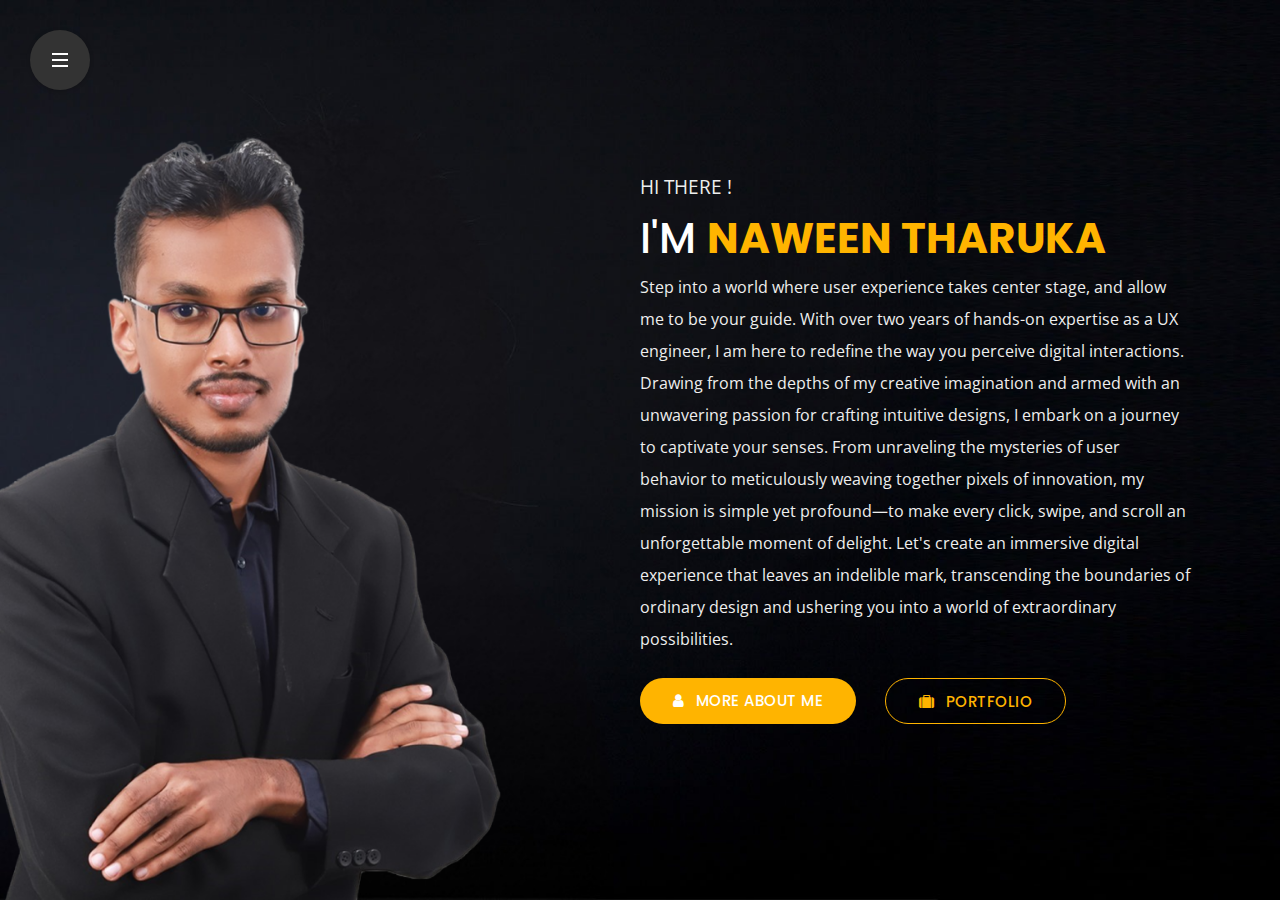
==== index.html @ 3e9654e2 "project number updated" ====
﻿<!DOCTYPE html>
<html lang="en">
<head>
    <meta charset="utf-8">
    <title>Naween Tharuka Portfolio</title>
    <meta name="viewport" content="width=device-width, initial-scale=1">

    <!-- Template Google Fonts -->
    <link href="https://fonts.googleapis.com/css?family=Poppins:400,400i,500,500i,600,600i,700,700i,800,800i,900,900i" rel="stylesheet">
    <link href="https://fonts.googleapis.com/css?family=Open+Sans:300,400,600,700" rel="stylesheet">

    <!-- Template CSS Files -->
    <link type="text/css" media="all" href="css/bootstrap.min.css" rel="stylesheet">
    <link type="text/css" media="all" href="css/jquery.animatedheadline.css" rel="stylesheet">
    <link type="text/css" media="all" href="css/font-awesome.min.css" rel="stylesheet">
    <link type="text/css" media="all" href="css/style.css" rel="stylesheet">
    <link type="text/css" media="all" href="css/skins/yellow.css" rel="stylesheet">

    <!-- Template JS Files -->
    <script src="js/modernizr.js"></script>
</head>

<body class="dark fullscreendark">
    <div class="page">
    <header id="header">
		<div class="nav-container">
			<div>
				<!-- Mobile Navigation Starts -->
				<ul id="nav" class="navigation">
					<li class="active">
						<div>
							<a id="link-home" href="#home" class="active">
								<i class="fa fa-home"></i><span>Home</span>
							</a>
						</div>
					</li>
					<li>
						<div>
							<a id="link-about" href="#about">
								<i class="fa fa-user"></i><span>About me</span>
							</a>
						</div>
					</li>
					<li>
						<div>
							<a id="link-work" href="#work">
								<i class="fa fa-briefcase"></i><span>my Portfolio</span>
							</a>
						</div>
					</li>
					<li>
						<div>
							<a id="link-blog" href="#blog">
								<i class="fa fa-comments"></i><span>my Blog</span>
							</a>
						</div>
					</li>
				</ul>
				<!-- Mobile Navigation Ends -->
			</div>
		</div>
		<!-- Stretchy Navigation Starts -->
		<div class="cd-stretchy-nav">
			<a class="cd-nav-trigger" href="#0">
				<span aria-hidden="true"></span>
			</a>
			<ul class="stretchy-nav">
				<li class="active"><a href="#home"><span>Home</span></a></li>
				<li><a href="#about"><span>About</span></a></li>
				<li><a href="#works"><span>Portfolio</span></a></li>
				<li><a href="#blog"><span>Blog</span></a></li>
			</ul>
			<span aria-hidden="true" class="stretchy-nav-bg"></span>
		</div>
		<!-- Stretchy Navigation Ends -->
    </header>
    <!-- Header Ends -->
        <!-- Main Content Starts -->
        <main id="main">
            <!-- Back To Home Starts [ONLY MOBILE] -->
            <span class="back-mobile" id="back-mobile"><i class="fa fa-arrow-left"></i></span>
            <!-- Back To Home Ends [ONLY MOBILE] -->
            <!-- Home Section Starts -->
            <section id="home" class="active">
                <!-- Text Rotator Starts -->
                <div class="main-text-container">
                    <div class="main-text" id="selector">
                        <h3>Hi there !</h3>
                        <h1 class="ah-headline">
					I'm
						<span class="ah-words-wrapper">
							<b class="is-visible">Naween Tharuka</b>
                            <b>a UX Designer</b>
							<b>a UI Engineer</b>
							<b>a Blogger</b>
							<b>a Freelancer</b>
						</span>
					</h1>
                        <p>Step into a world where user experience takes center stage, and allow me to be your guide. With over two years of hands-on expertise as a UX engineer, I am here to redefine the way you perceive digital interactions. Drawing from the depths of my creative imagination and armed with an unwavering passion for crafting intuitive designs, I embark on a journey to captivate your senses. From unraveling the mysteries of user behavior to meticulously weaving together pixels of innovation, my mission is simple yet profound—to make every click, swipe, and scroll an unforgettable moment of delight. Let's create an immersive digital experience that leaves an indelible mark, transcending the boundaries of ordinary design and ushering you into a world of extraordinary possibilities.</p>
                        <div class="call-to-actions-home">
                            <div class="text-left">
                                <a href="#about" class="btn link-portfolio-one"><span><i class="fa fa-user"></i>more about me</span></a>
                                <a href="#work" class="btn btn-secondary link-portfolio-two"><span><i class="fa fa-suitcase"></i>portfolio</span></a>
                            </div>
                        </div>
                    </div>
                </div>
                <!-- Text Rotator Ends -->
            </section>
            <!-- Home Section Ends -->
            <!-- About Section Starts -->
            <section id="about">
                <!-- Main Heading Starts -->
                <div class="container page-title text-center">
                    <h2 class="text-center">about <span>me</span></h2>
                    <span class="title-head-subtitle">Crafting exquisite designs and weaving elegant code is my irresistible passion, as I immerse myself in the enchanting world where creativity knows no bounds.</span>
                </div>
                <!-- Main Heading Ends -->
                <div class="container infos">
                    <div class="row personal-info">
                        <!-- Personal Infos Starts -->
                        <div class="col-xl-6 col-lg-6 col-md-12 col-sm-12">
							<div class="image-container">
								<img class="img-fluid d-block" src="img/dark-about.jpg"  alt="" />
							</div>
							<p  class="d-block d-md-none">Prepare to be transported into a realm of captivating user experiences as I harness my two years of expertise as a UX engineer to redefine the boundaries of digital interaction.</p>
						</div>
						<div class="row col-xl-6 col-lg-6 col-md-12">
							<div class="col-xl-6 col-lg-6 col-md-6 col-sm-6">
								<ul class="list-1">
									<li>
										<h6><span class="font-weight-600">First Name</span>Naween</h6>
									</li>
									<li>
										<h6><span class="font-weight-600">Last Name</span>Tharuka</h6>
									</li>
									<li>
										<h6><span class="font-weight-600">Birth Date</span>19 March 1998</h6>
									</li>
									<li>
										<h6><span class="font-weight-600">Nationality</span>Sri Lankan</h6>
									</li>
									<li>
										<h6><span class="font-weight-600">Experience</span>2+ Years</h6>
									</li>
									<li>
										<h6><span class="font-weight-600">Address</span>Ambalantota</h6>
									</li>
								</ul>
							</div>
							<div class="col-xl-6 col-lg-6 col-md-6 col-sm-6">
								<ul class="list-2">
									<li>
										<h6><span class="font-weight-600">Freelance</span>Available</h6>
									</li>
									<li>
										<h6><span class="font-weight-600">Languages</span>English | Sinhala</h6>
									</li>
									<li>
										<h6><span class="font-weight-600">Phone</span>+94 70 205 2017</h6>
									</li>
									<li>
										<h6><span class="font-weight-600">Email</span><a class="text-white" href="mailto:naweentharuka319@gmail.com">naweentharuka319@gmail.com</a></h6>
									</li>
								</ul>
							</div>
							<div class="col-12 resume-btn-container">
								<a href="./documents/Naween_Wanigasinghe_199807902099.pdf" class="btn btn-resume" target="_blank"><span><i class="fa fa-download"></i>download my cv</span></a>
							</div>

                            <div class="social-icons">
                                <a href="https://www.linkedin.com/in/naween-tharuka-wanigasinghe/" title="linkedin" target="_blank">
                                    <i class="fa fa-linkedin-square" aria-hidden="true"></i>
                                </a>
                                <a href="https://www.behance.net/naweentharuka" title="behance" target="_blank">
                                    <i class="fa fa fa-behance-square" aria-hidden="true"></i>
                                </a>
                                <a href="https://naweentharuka.medium.com/" title="medium" target="_blank">
                                    <i class="fa fa-th-large" aria-hidden="true"></i>
                                </a>
                                <a href="https://github.com/NaweenTharuka" title="github" target="_blank">
                                    <i class="fa fa-github-square" aria-hidden="true"></i>
                                </a>
                                <a href="https://www.facebook.com/naween.tharuka.77/"  title="facebook" target="_blank"> 
                                  <i class="fa fa-facebook-square" aria-hidden="true"></i>
                                </a>
                                <a href="https://twitter.com/NaweenTharuka" title="twitter" target="_blank"> 
                                  <i class="fa fa-twitter-square" aria-hidden="true"></i>
                                </a>
                                <a href="https://www.instagram.com/__nawwa.boy" title="instagram" target="_blank">  
                                  <i class="fa fa-instagram" aria-hidden="true"></i>
                                </a>
                            </div>
						</div>
                        <!-- Personal Infos Ends -->
                    </div>
                </div>
                <div class="container col-12 mx-auto text-center pb-3">
                    <hr class="about-section" />
                </div>
                <!-- Resume Starts -->
                <div class="resume-container">
                    <div class="container">
                        <div class="row">
                            <!-- Experience Starts -->
                            <div class="col-xl-6 col-lg-6 col-md-6">
                                <h2 class="font-weight-600 uppercase title-section">experience</h2>
                                <div class="resume-items">
                                    <!-- Item Starts -->
                                    <div class="item">
                                        <span class="bullet"></span>
                                        <div class="card">
                                            <div class="card-header">
                                                <span class="year"><i class="fa fa-calendar"></i><i class="fa fa-caret-right"></i>2022/08 - Present</span>
                                                <span class="d-block font-weight-400 uppercase">
                                                    Associate UI/UX Engineer
												<span class="separator"></span>
                                                <span class="font-weight-700">Tech One Global (Pvt) Ltd</span>
                                                </span>
                                            </div>
                                            <!-- <div class="card-body">
                                                <p>Lorem ipsum dolor sit amet, consectetuer adipiscing elit, sed diam nonummy nibh euismod tincidunt ut laoreet diam nonummy.</p>
                                            </div> -->
                                        </div>
                                    </div>
                                    <!-- Item Ends -->
                                    <!-- Item Starts -->
                                    <div class="item">
                                        <span class="bullet"></span>
                                        <div class="card">
                                            <div class="card-header">
                                                <span class="year"><i class="fa fa-calendar"></i><i class="fa fa-caret-right"></i>2021/12 - 2022/08</span>
                                                <span class="d-block font-weight-400 uppercase">
												    Associate UI/UX Engineer
												<span class="separator"></span>
                                                <span class="font-weight-700">Orel IT (Pvt) Ltd</span>
                                                </span>
                                            </div>
                                            <!-- <div class="card-body">
                                                <p>Lorem ipsum dolor sit amet, consectetuer adipiscing elit, sed diam nonummy nibh euismod tincidunt ut laoreet diam nonummy.</p>
                                            </div> -->
                                        </div>
                                    </div>
                                    <!-- Item Ends -->
                                    <!-- Item Starts -->
                                    <div class="item">
                                        <span class="bullet"></span>
                                        <div class="card">
                                            <div class="card-header">
                                                <span class="year"><i class="fa fa-calendar"></i><i class="fa fa-caret-right"></i>2021/04 - 2021/11</span>
                                                <span class="d-block font-weight-400 uppercase">
                                                    Trainee/ Associate Software Engineer
												<span class="separator"></span>
                                                <span class="font-weight-700">Omobio (Pvt) Ltd</span>
                                                </span>
                                            </div>
                                            <!-- <div class="card-body">
                                                <p>Lorem ipsum dolor sit amet, consectetuer adipiscing elit, sed diam nonummy nibh euismod tincidunt ut laoreet diam nonummy.</p>
                                            </div> -->
                                        </div>
                                    </div>
                                    <!-- Item Ends -->
                                </div>

                            </div>
                            <!-- Experience Ends -->
                            <!-- Education Starts -->
                            <div class="col-xl-6 col-lg-6 col-md-6 skills-container">
                                <h2 class="font-weight-600 uppercase title-section">Education</h2>
                                <div class="resume-items">
                                    <!-- Item Starts -->
                                    <div class="item">
                                        <span class="bullet"></span>
                                        <div class="card">
                                            <div class="card-header">
                                                <span class="year"><i class="fa fa-calendar"></i><i class="fa fa-caret-right"></i>2023 - 2024</span>
                                                <span class="d-block font-weight-400 uppercase">
                                                    MSc. in Advanced Software Engineering
												<span class="separator"></span>
                                                <span class="font-weight-700">University of Westminster (UK)</span>
                                                </span>
                                            </div>
                                            <!-- <div class="card-body">
                                                <p>Lorem ipsum dolor sit amet, consectetuer adipiscing elit, sed diam nonummy nibh euismod tincidunt ut laoreet diam nonummy.</p>
                                            </div> -->
                                        </div>
                                    </div>
                                    <!-- Item Ends -->
                                    <!-- Item Starts -->
                                    <div class="item">
                                        <span class="bullet"></span>
                                        <div class="card">
                                            <div class="card-header">
                                                <span class="year"><i class="fa fa-calendar"></i><i class="fa fa-caret-right"></i>2018 - 2022</span>
                                                <span class="d-block font-weight-400 uppercase">
                                                    BSc. (Hons) in Information Technology Specializing in Software Engineering 
												<span class="separator"></span>
                                                <span class="font-weight-700">SLIIT (SL)</span>
                                                </span>
                                            </div>
                                            <div class="card-body">
                                                <p>WGPA: 3.00 | Second Class Lower Division | 141 Total Credits</p>
                                            </div>
                                        </div>
                                    </div>
                                    <!-- Item Ends -->
                                    <!-- Item Starts -->
                                    <div class="item">
                                        <span class="bullet"></span>
                                        <div class="card">
                                            <div class="card-header">
                                                <span class="year"><i class="fa fa-calendar"></i><i class="fa fa-caret-right"></i>2015 - 2017</span>
                                                <span class="d-block font-weight-400 uppercase">
                                                    G.C.E. Advanced Level
												<span class="separator"></span>
                                                <span class="font-weight-700">Ruhunu Vijayaba National College</span>
                                                </span>
                                            </div>
                                            <div class="card-body">
                                                <p>Biological Science Stream | Biology:C | Physics:S | Chemistry:S</p>
                                            </div>
                                        </div>
                                    </div>
                                    <!-- Item Ends -->
                                </div>
                            </div>
                            <!-- Education Ends -->
                        </div>
                        <div class="container col-12 mx-auto text-center">
                            <hr class="about-section" />
                        </div>
                        <!-- Skills Starts -->
                        <div class="row">
                            <!-- Skill Bar Starts -->
                            <div class="col-12">
                                <h2 class="font-weight-600 uppercase title-section skills-title">skills</h2>
                            </div>
							<!-- Skill Bar Starts -->
                            <div class="col-12 col-sm-6 col-md-3">
                                <span class="skill-text">User Research</span>
                            </div>
                            <!-- Skill Bar Ends -->
                            <!-- Skill Bar Starts -->
                            <div class="col-12 col-sm-6 col-md-3">
                                <span class="skill-text">Html 5</span>
                            </div>
                            <!-- Skill Bar Ends -->
                            <!-- Skill Bar Starts -->
                            <div class="col-12 col-sm-6 col-md-3">
                                <span class="skill-text">Figma</span>
                            </div>
                            <!-- Skill Bar Ends -->
                            <!-- Skill Bar Starts -->
                            <div class="col-12 col-sm-6 col-md-3">
                                <span class="skill-text">Azure DevOps</span>
                            </div>
                            <!-- Skill Bar Ends -->
                            <!-- Skill Bar Starts -->
                            <div class="col-12 col-sm-6 col-md-3">
                                <span class="skill-text">Information Architecture</span>
                            </div>
                            <!-- Skill Bar Ends -->
                            <!-- Skill Bar Starts -->
                            <div class="col-12 col-sm-6 col-md-3">
                                <span class="skill-text">Css 3</span>
                            </div>
                            <!-- Skill Bar Ends -->
                            <!-- Skill Bar Starts -->
                            <div class="col-12 col-sm-6 col-md-3">
                                <span class="skill-text">Adobe XD</span>
                            </div>
                            <!-- Skill Bar Ends -->
                            <!-- Skill Bar Starts -->
                            <div class="col-12 col-sm-6 col-md-3">
                                <span class="skill-text">Agile</span>
                            </div>
                            <!-- Skill Bar Ends -->
							<!-- Skill Bar Starts -->
                            <div class="col-12 col-sm-6 col-md-3">
                                <span class="skill-text">Prototyping</span>
                            </div>
                            <!-- Skill Bar Ends -->
							<!-- Skill Bar Starts -->
                            <div class="col-12 col-sm-6 col-md-3">
                                <span class="skill-text">Sass</span>
                            </div>
                            <!-- Skill Bar Ends -->
                            <!-- Skill Bar Starts -->
                            <div class="col-12 col-sm-6 col-md-3">
                                <span class="skill-text">draw.io</span>
                            </div>
                            <!-- Skill Bar Ends -->
							<!-- Skill Bar Starts -->
                            <div class="col-12 col-sm-6 col-md-3">
                                <span class="skill-text">Jira</span>
                            </div>
                            <!-- Skill Bar Ends -->
                            <!-- Skill Bar Starts -->
                            <div class="col-12 col-sm-6 col-md-3">
                                <span class="skill-text">User Experience Design</span>
                            </div>
                            <!-- Skill Bar Ends -->
							<!-- Skill Bar Starts -->
                            <div class="col-12 col-sm-6 col-md-3">
                                <span class="skill-text">bootstrap</span>
                            </div>
                            <!-- Skill Bar Ends -->
                            <!-- Skill Bar Starts -->
                            <div class="col-12 col-sm-6 col-md-3">
                                <span class="skill-text">mockflow</span>
                            </div>
                            <!-- Skill Bar Ends -->
							<!-- Skill Bar Starts -->
                            <div class="col-12 col-sm-6 col-md-3">
                                <span class="skill-text">gitlab</span>
                            </div>
                            <!-- Skill Bar Ends -->
                            <!-- Skill Bar Starts -->
                            <div class="col-12 col-sm-6 col-md-3">
                                <span class="skill-text">User Interface Design</span>
                            </div>
                            <!-- Skill Bar Ends -->
							<!-- Skill Bar Starts -->
                            <div class="col-12 col-sm-6 col-md-3">
                                <span class="skill-text">React JS</span>
                            </div>
                            <!-- Skill Bar Ends -->
                            <!-- Skill Bar Starts -->
                            <div class="col-12 col-sm-6 col-md-3">
                                <span class="skill-text">sharepoint</span>
                            </div>
                            <!-- Skill Bar Ends -->
							<!-- Skill Bar Starts -->
                            <div class="col-12 col-sm-6 col-md-3">
                                <span class="skill-text">Power automate</span>
                            </div>
                            <!-- Skill Bar Ends -->
                            <!-- Skill Bar Starts -->
                            <div class="col-12 col-sm-6 col-md-3">
                                <span class="skill-text">User Journeys</span>
                            </div>
                            <!-- Skill Bar Ends -->
							<!-- Skill Bar Starts -->
                            <div class="col-12 col-sm-6 col-md-3">
                                <span class="skill-text">Angular JS</span>
                            </div>
                            <!-- Skill Bar Ends -->
							<!-- Skill Bar Starts -->
                            <div class="col-12 col-sm-6 d-none d-md-block col-md-3">
                                <span class="skill-text"></span>
                            </div>
                            <!-- Skill Bar Ends -->
                            <!-- Skill Bar Starts -->
                            <div class="col-12 col-sm-6 d-none d-md-block col-md-3">
                                <span class="skill-text"></span>
                            </div>
                            <!-- Skill Bar Ends -->
                            <!-- Skill Bar Starts -->
                            <div class="col-12 col-sm-6 col-md-3">
                                <span class="skill-text">Prototyping</span>
                            </div>
                            <!-- Skill Bar Ends -->
							<!-- Skill Bar Starts -->
                            <div class="col-12 col-sm-6 col-md-3">
                                <span class="skill-text">JS/ jquery</span>
                            </div>
                            <!-- Skill Bar Ends -->
							<!-- Skill Bar Starts -->
                            <div class="col-12 col-sm-6 d-none d-md-block col-md-3">
                                <span class="skill-text"></span>
                            </div>
                            <!-- Skill Bar Ends -->
                            <!-- Skill Bar Starts -->
                            <div class="col-12 col-sm-6 d-none d-md-block col-md-3">
                                <span class="skill-text"></span>
                            </div>
                            <!-- Skill Bar Ends -->
                            <!-- Skill Bar Starts -->
                            <div class="col-12 col-sm-6 col-md-3">
                                <span class="skill-text">Wireframing</span>
                            </div>
                            <!-- Skill Bar Ends -->
                        </div>
                        <!-- Skills Starts -->
                        <div class="container col-12 mx-auto text-center">
                            <hr class="about-section" />
                        </div>
                        <div class="row">
                            <div class="col-12">
                                <h2 class="font-weight-600 uppercase title-section skills-title">Industry Projects</h2>
                            </div>
                        </div> 
                        <div>
                            <dl>  
                                <dt class="text-white mb-2">Dialog.lk Revamp</dt>  
                                <dd class="text-gray mb-4">
                                    Design and develop enhancements to the client's requirements. Work with senior UX researchers to create final visual designs. Worked as a main frontend developer and designer for Orel academy.
                                    <br/>
                                    Current State Mapping | User Group & Personas | Problem Validation | Solution Blue Print | User Journey | Wireframing | Prototyping | Solution Testing
                                    <br/>
                                    Technologies 
                                    <br/>
                                    Bootstrap, HTML5, CSS3, Javascript, JQuery, PHP(Laravel), Figma, GITLAB, Redmine
                                </dd>

                                <dt class="text-white mb-2">Orel Academy</dt>  
                                <dd class="text-gray mb-4">
                                    Design and develop enhancements to the client's requirements. Work with senior UX researchers to create final visual designs. Worked as a main frontend developer and designer for Orel academy.
                                    <br/>
                                    Current State Mapping | User Group & Personas | Problem Validation | Solution Blue Print | User Journey | Wireframing | Prototyping | Solution Testing
                                    <br/>
                                    Technologies 
                                    <br/>
                                    Bootstrap, HTML5, CSS3, Javascript, JQuery, PHP(Laravel), Figma, GITLAB, Redmine
                                </dd>  

                                <dt class="text-white mb-2">Mail Management System - Southern Provincial Council</dt>  
                                <dd class="text-gray mb-4">
                                    Product design and development for MMS Revamp Project. 
                                    <br/>
                                    Existing solution blueprint (Current state map) | User group & Personas | UX Matrix | Problem Discussion & To be solved list | Design Systems
                                    <br/>
                                    Technologies 
                                    <br/>
                                    Angular, .NET, Figma, Azure
                                </dd>  

                                <dt class="text-white mb-2">Employee Onboard Management Solution - Tech One Global Ltd</dt>  
                                <dd class="text-gray mb-4">
                                    Designed an innovative employee onboarding solution that streamlines the onboarding process for new hires. Leveraging cutting-edge e-forms and onboarding checklists, our solution ensures a smooth and secure onboarding experience for employees. With automatic notification management, our system keeps both the HR department and new hires up-to-date on the onboarding progress, making sure no important step is missed. With a focus on efficiency and security, our solution is the ultimate tool for any company looking to optimize its onboarding process.
                                    <br/>
                                    Technologies
                                    <br/>
                                    Figma
                                </dd>  
                                
                                <dt class="text-white mb-2">Cargills (Ceylon) PLC HR Enadoc Implemenation</dt>  
                                <dd class="text-gray mb-4">
                                    Enadoc is an innovative document management system, that is cloud and mobile-ready for enterprise-grade deployments. Enadoc on the cloud environment and its cloud version is implemented in over 100 enterprises across the globe. 
                                    The new implementation is mainly focused on User Management.
                                    <br/>
                                    Technologies
                                    <br/>
                                    Bootstrap, HTML5, CSS3, .NET
                                </dd>  

                                <dt class="text-white mb-2">Maliban Group Sri Lanka - Capex Approval Automation Solution</dt>  
                                <dd class="text-gray mb-4">
                                    As an organization, Maliban may experience delays in the approval workflow when a CAPEX request is initiated. This workflow automation solution would increase the organization's productivity by introducing an automated approval workflow to minimize the time taken for approvals.
                                    <br/>
                                    Technologies
                                    <br/>
                                    Figma
                                </dd>  

                                <dt class="text-white mb-2">Omegaline Ltd - Sandalankawa - Manufacturing Execution System</dt>  
                                <dd class="text-gray mb-4">
                                    The solution will involve capturing the status of the laying and cutting operations against the docket ID. The docket ID details will be uploaded onto the system through a CSV file, which will aid the Laying and Cutting teams in carrying out the process accordingly. The first phase of the solution will focus on capturing the status of the laying and cutting operations for each Docket ID, Employee information management and providing a team-wise efficiency report to the customer.
                                    <br/>
                                    Technologies
                                    <br/>
                                    Figma
                                </dd>  
                            </dl> 
                        </div>      
                    </div>

                    <!-- Resume Ends -->
                </div>
            </section>
            <!-- About Section Ends -->
            <!-- Portfolio Section Starts -->
            <section id="work">
                <div class="portfolio-container">
                    <!-- Main Heading Starts -->
                    <div class="container page-title text-center">
                        <h2 class="text-center">my <span>portfolio</span></h2>
						<span class="title-head-subtitle">a few recent design and coding projects. Want to see more? Email me.</span>
                    </div>
                    <!-- Main Heading Ends -->
                    <div class="portfolio-section">
                        <div class="container cd-container">
                            <div>
                                <!-- Portfolio Items Starts -->
                                <ul class="row" id="portfolio-items">
                                    <!-- Portfolio Item Starts -->
                                    <li class="col-12 col-md-6 col-lg-4">
                                        <a href="#0" data-type="project-1">
                                            <img src="./img/projects/CSR.png" alt="Project" class="img-fluid">
                                            <div><span>Case Stusy - CSR Project</span>
                                            </div>
                                        </a>
                                    </li>
                                    <!-- Portfolio Item Ends -->
                                    
                                    <!-- Portfolio Item Starts -->
                                    <li class="col-12 col-md-6 col-lg-4">
                                        <a href="#0" data-type="project-2">
                                            <img src="./img/projects/orel/orel.png" alt="Project" class="img-fluid">
                                            <div><span>e-learning Platform</span>
                                            </div>
                                        </a>
                                    </li>
                                    <!-- Portfolio Item Ends -->

                                    <!-- Portfolio Item Starts -->
                                    <li class="col-12 col-md-6 col-lg-4">
                                        <a href="#0" data-type="project-3">
                                            <img src="./img/projects/hotel/Frame 12 1.png" alt="Project" class="img-fluid">
                                            <div><span>Exquisite Hotel Landing Page Design</span>
                                            </div>
                                        </a>
                                    </li>
                                    <!-- Portfolio Item Ends -->

                                    <!-- Portfolio Item Starts -->
                                    <li class="col-12 col-md-6 col-lg-4">
                                        <a href="#0" data-type="project-4">
                                            <img src="./img/projects/hr/hr.png" alt="Project" class="img-fluid">
                                            <div><span>Employee Onboarding System</span>
                                            </div>
                                        </a>
                                    </li>
                                    <!-- Portfolio Item Ends -->

                                    <!-- Portfolio Item Starts -->
                                    <li class="col-12 col-md-6 col-lg-4">
                                        <a href="#0" data-type="project-5">
                                            <img src="./img/projects/mms/mms.png" alt="Project" class="img-fluid">
                                            <div><span>Mail Management Solution</span>
                                            </div>
                                        </a>
                                    </li>
                                    <!-- Portfolio Item Ends -->
                                    <!-- Portfolio Item Starts -->
                                    <li class="col-12 col-md-6 col-lg-4">
                                        <a href="#0" data-type="project-6">
                                            <img src="./img/projects/wedding/Frame 5.png" alt="Project" class="img-fluid">
                                            <div><span>Wedding Planner Landing Page</span>
                                            </div>
                                        </a>
                                    </li>
                                    <!-- Portfolio Item Ends -->
                                    <!-- Portfolio Item Starts -->
                                    <li class="col-12 col-md-6 col-lg-4">
                                        <a href="#0" data-type="project-7">
                                            <img src="./img/projects/presently/Frame 7.png" alt="Project" class="img-fluid">
                                            <div><span>Presently - Case Study</span>
                                            </div>
                                        </a>
                                    </li>
                                    <!-- Portfolio Item Ends -->
                                    <!-- Portfolio Item Starts -->
                                    <li class="col-12 col-md-6 col-lg-4">
                                        <a href="#0" data-type="project-8">
                                            <img src="./img/projects/presently/Frame 6.png" alt="Project" class="img-fluid">
                                            <div><span>Presently - Design Prototype</span>
                                            </div>
                                        </a>
                                    </li>
                                    <!-- Portfolio Item Ends -->
                                    <!-- Portfolio Item Starts -->
                                    <li class="col-12 col-md-6 col-lg-4">
                                        <a href="#0" data-type="project-9">
                                            <img src="./img/projects/mobitel/Frame 56.png" alt="Project" class="img-fluid">
                                            <div><span>Case Study - Bill Payment User Flow</span>
                                            </div>
                                        </a>
                                    </li>
                                    <!-- Portfolio Item Ends -->

                                </ul>
                                <!-- Portfolio Items Ends -->
                            </div>
                        </div>
                    </div>
					<!-- PORTFOLIO OVERLAY STARTS -->
					<div class="portfolio-overlay"></div>
					<!-- PORTFOLIO OVERLAY ENDS -->
                </div>
                <!-- Portfolio Project Content Starts -->
                <div class="project-info-container project-1">
                    <!-- Main Content Starts -->
                    <div class="project-info-main-content">
                        <img src="./img/projects/CSR.png" alt="Project Image">
                    </div>
                    <!-- Main Content Ends -->
                    <!-- Project Details Starts -->
                    <div class="projects-info row">
                        <div class="col-12 col-sm-6 p-none">
                            <h3 class="font-weight-600 uppercase">Case Study</h3>
                            <ul class="project-details">
                                <li><i class="fa fa-file-text-o"></i><span class="font-weight-400 project-label"> Project </span>: <span class="font-weight-600 uppercase">CSR Website</span>
                                </li>
                                <li><i class="fa fa-user-o"></i><span class="font-weight-400 project-label"> Users </span>: <span class="font-weight-600 uppercase">All users</span>
                                </li>
                                <li><i class="fa fa-code"></i> <span class="font-weight-400 project-label"> Technologies</span> : <span class="font-weight-600 uppercase">Figma</span>
                                </li>
                            </ul>
                            <a href="https://www.behance.net/gallery/172756371/Case-Study-CSR-Project" target="_blank" class="btn"><span><i class="fa fa-external-link"></i>preview</span></a>
                        </div>
                        <div class="col-6 p-none text-right">
                            <a href="#" class="btn btn-secondary close-project"><span><i class="fa fa-close"></i>Close</span></a>
                        </div>
                    </div>
                    <!-- Project Details Ends -->
                </div>
                <!-- Portfolio Project Content Ends -->
                <!-- Portfolio Project Content Starts -->
                <div class="project-info-container project-2">
                    <!-- Main Content Starts -->
                    <div class="project-info-main-content">
                        <div id="slider" class="carousel slide portfolio-slider" data-ride="carousel">
                            <!-- The slideshow -->
                            <div class="carousel-inner">
                                <div class="carousel-item active">
                                    <img src="img/projects/orel/Home Page.png" alt="slide 1">
                                </div>
                                <div class="carousel-item">
                                    <img src="img/projects/orel/Course Detail Page.png" alt="slide 2">
                                </div>
                                <div class="carousel-item">
                                    <img src="img/projects/orel/Cart Page.png" alt="slide 3">
                                </div>
                                <div class="carousel-item">
                                    <img src="img/projects/orel/Instrctor Home Start Teaching.png" alt="slide 3">
                                </div>
                                <div class="carousel-item">
                                    <img src="img/projects/orel/Course Content Page.png" alt="slide 3">
                                </div>
                                <div class="carousel-item">
                                    <img src="img/projects/orel/FAQ - Answers.png" alt="slide 3">
                                </div>
                            </div>
                            <!-- Left and right controls -->
                            <a class="carousel-control-prev" href="#slider" data-slide="prev"> <span class="fa fa-chevron-left carousel-controls"></span>
                            </a>
                            <a class="carousel-control-next" href="#slider" data-slide="next"> <span class="fa fa-chevron-right carousel-controls"></span>
                            </a>
                        </div>
                    </div>
                    <!-- Main Content Ends -->
                    <!-- Project Details Starts -->
                    <div class="projects-info row">
                        <div class="col-12 col-sm-6 p-none">
                            <h3 class="font-weight-600 uppercase">e-learning platform</h3>
                            <ul class="project-details">
                                <li><i class="fa fa-file-text-o"></i><span class="font-weight-400 project-label"> Project </span>: <span class="font-weight-600 uppercase">Orel Academy</span>
                                </li>
                                <li><i class="fa fa-user-o"></i><span class="font-weight-400 project-label"> Client </span>: <span class="font-weight-600 uppercase">Orel IT</span>
                                </li>
                                <li><i class="fa fa-code"></i> <span class="font-weight-400 project-label"> Technologies</span> : <span class="font-weight-600 uppercase">Figma</span>
                                </li>
                            </ul>
                            <a href="https://www.behance.net/gallery/172806239/e-Learning-Platform" target="_blank" class="btn"><span><i class="fa fa-external-link"></i>preview</span></a>
                        </div>
                        <div class="col-6 p-none text-right">
                            <a href="#" class="btn btn-secondary close-project"><span><i class="fa fa-close"></i>Close</span></a>
                        </div>
                    </div>
                    <!-- Project Details Ends -->

                </div>
                <!-- Portfolio Project Content Ends -->
                <!-- Portfolio Project Content Starts -->
                <div class="project-info-container project-3">
                    <!-- Main Content Starts -->
                    <div class="project-info-main-content">
                        <div id="slider1" class="carousel slide portfolio-slider" data-ride="carousel">
                            <!-- The slideshow -->
                            <div class="carousel-inner">
                                <div class="carousel-item active">
                                    <img src="./img/projects/hotel/Desktop - 1 1.png" alt="slide 1">
                                </div>
                                <div class="carousel-item">
                                    <img src="./img/projects/hotel/Frame 13.png" alt="slide 2">
                                </div>
                                <div class="carousel-item">
                                    <img src="./img/projects/hotel/Frame 14.png" alt="slide 3">
                                </div>
                            </div>
                            <!-- Left and right controls -->
                            <a class="carousel-control-prev" href="#slider1" data-slide="prev"> <span class="fa fa-chevron-left carousel-controls"></span>
                            </a>
                            <a class="carousel-control-next" href="#slider1" data-slide="next"> <span class="fa fa-chevron-right carousel-controls"></span>
                            </a>
                        </div>
                    </div>
                    <!-- Main Content Ends -->
                    <!-- Project Details Starts -->
                    <div class="projects-info row">
                        <div class="col-12 col-sm-6 p-none">
                            <h3 class="font-weight-600 uppercase">Exquisite Hotel Landing Page Design</h3>
                            <ul class="project-details">
                                <li><i class="fa fa-code"></i> <span class="font-weight-400 project-label"> Technologies</span> : <span class="font-weight-600 uppercase">Figma</span>
                                </li>
                            </ul>
                            <a href="https://www.behance.net/gallery/173762125/Exquisite-Hotel-Landing-Page-Design" target="_blank" class="btn"><span><i class="fa fa-external-link"></i>preview</span></a>
                        </div>
                        <div class="col-6 p-none text-right">
                            <a href="#" class="btn btn-secondary close-project"><span><i class="fa fa-close"></i>Close</span></a>
                        </div>
                    </div>
                    <!-- Project Details Ends -->

                </div>
                <!-- Portfolio Project Content Ends -->
                <!-- Portfolio Project Content Starts -->
                <div class="project-info-container project-4">
                    <!-- Main Content Starts -->
                    <div class="project-info-main-content">
                        <img src="img/projects/hr/hr.png" alt="Project Image">
                    </div>
                    <!-- Main Content Ends -->
                    <!-- Project Details Starts -->
                    <div class="projects-info row">
                        <div class="col-12 col-sm-6 p-none">
                            <h3 class="font-weight-600 uppercase">Employee Onboarding System</h3>
                            <ul class="project-details">
                                <li><i class="fa fa-file-text-o"></i><span class="font-weight-400 project-label"> Project </span>: <span class="font-weight-600 uppercase">Power Apps Solution</span>
                                </li>
                                <li><i class="fa fa-code"></i> <span class="font-weight-400 project-label"> Technologies</span> : <span class="font-weight-600 uppercase">Figma</span>
                                </li>
                            </ul>
                            <a href="https://www.behance.net/gallery/173336681/Employee-Onboard-Management-System" class="btn"><span><i class="fa fa-external-link"></i>preview</span></a>
                        </div>
                        <div class="col-6 p-none text-right">
                            <a href="#" class="btn btn-secondary close-project"><span><i class="fa fa-close"></i>Close</span></a>
                        </div>
                    </div>
                    <!-- Project Details Ends -->
                </div>
                <!-- Portfolio Project Content Ends -->
                <!-- Portfolio Project Content Starts -->
                <div class="project-info-container project-5">
                    <!-- Main Content Starts -->
                    <div class="project-info-main-content">
                        <img src="./img/projects/mms/mms.png" alt="Project Image">
                    </div>
                    <!-- Main Content Ends -->
                    <!-- Project Details Starts -->
                    <div class="projects-info row">
                        <div class="col-12 col-sm-6 p-none">
                            <h3 class="font-weight-600 uppercase">Mail Management Solution</h3>
                            <ul class="project-details">
                                <li><i class="fa fa-code"></i> <span class="font-weight-400 project-label"> Technologies</span> : <span class="font-weight-600 uppercase">Figma</span>
                                </li>
                            </ul>
                            <a href="https://www.behance.net/gallery/173332601/Mail-Management-Solution" class="btn"><span><i class="fa fa-external-link"></i>preview</span></a>
                        </div>
                        <div class="col-6 p-none text-right">
                            <a href="#" class="btn btn-secondary close-project"><span><i class="fa fa-close"></i>Close</span></a>
                        </div>
                    </div>
                    <!-- Project Details Ends -->
                </div>
                <!-- Portfolio Project Content Ends -->
                <!-- Portfolio Project Content Starts -->
                <div class="project-info-container project-6">
                    <!-- Main Content Starts -->
                    <div class="project-info-main-content">
                        <div id="slider3" class="carousel slide portfolio-slider" data-ride="carousel">
                            <!-- The slideshow -->
                            <div class="carousel-inner">
                                <div class="carousel-item active">
                                    <img src="img/projects/wedding/Desktop - 1.png" alt="slide 1">
                                </div>
                                <div class="carousel-item">
                                    <img src="img/projects/wedding/Desktop - 2.png" alt="slide 2">
                                </div>
                                <div class="carousel-item">
                                    <img src="img/projects/wedding/Desktop - 3.png" alt="slide 3">
                                </div>
                            </div>
                            <!-- Left and right controls -->
                            <a class="carousel-control-prev" href="#slider3" data-slide="prev"> <span class="fa fa-chevron-left carousel-controls"></span>
                            </a>
                            <a class="carousel-control-next" href="#slider3" data-slide="next"> <span class="fa fa-chevron-right carousel-controls"></span>
                            </a>
                        </div>
                    </div>
                    <!-- Main Content Ends -->
                    <!-- Project Details Starts -->
                    <div class="projects-info row">
                        <div class="col-12 col-sm-6 p-none">
                            <h3 class="font-weight-600 uppercase">Wedding Planner Landing Page</h3>
                            <ul class="project-details">
                                <li><i class="fa fa-code"></i> <span class="font-weight-400 project-label"> Technologies</span> : <span class="font-weight-600 uppercase">Figma</span>
                                </li>
                            </ul>
                            <a href="https://www.behance.net/gallery/174054591/Wedding-Planner" target="_blank" class="btn"><span><i class="fa fa-external-link"></i>preview</span></a>
                        </div>
                        <div class="col-6 p-none text-right">
                            <a href="#" class="btn btn-secondary close-project"><span><i class="fa fa-close"></i>Close</span></a>
                        </div>
                    </div>
                    <!-- Project Details Ends -->

                </div>
                <!-- Portfolio Project Content Ends -->
                <!-- Portfolio Project Content Starts -->
                <div class="project-info-container project-7">
                    <!-- Main Content Starts -->
                    <div class="project-info-main-content">
                        <div id="slider4" class="carousel slide portfolio-slider" data-ride="carousel">
                            <!-- The slideshow -->
                            <div class="carousel-inner">
                                <div class="carousel-item active">
                                    <img src="img/projects/presently/Desktop - 15.png" alt="slide 1">
                                </div>
                                <div class="carousel-item">
                                    <img src="img/projects/presently/Desktop - 2.png" alt="slide 2">
                                </div>
                            </div>
                            <!-- Left and right controls -->
                            <a class="carousel-control-prev" href="#slider4" data-slide="prev"> <span class="fa fa-chevron-left carousel-controls"></span>
                            </a>
                            <a class="carousel-control-next" href="#slider4" data-slide="next"> <span class="fa fa-chevron-right carousel-controls"></span>
                            </a>
                        </div>
                    </div>
                    <!-- Main Content Ends -->
                    <!-- Project Details Starts -->
                    <div class="projects-info row">
                        <div class="col-12 col-sm-6 p-none">
                            <h3 class="font-weight-600 uppercase">Case Study - Presently</h3>
                            <ul class="project-details">
                                <li><i class="fa fa-code"></i> <span class="font-weight-400 project-label"> Technologies</span> : <span class="font-weight-600 uppercase">Figma</span>
                                </li>
                            </ul>
                            <a href="https://www.behance.net/gallery/174462981/Case-Study-Self-Evaluate-Presentation-Skills" target="_blank" class="btn"><span><i class="fa fa-external-link"></i>preview</span></a>
                        </div>
                        <div class="col-6 p-none text-right">
                            <a href="#" class="btn btn-secondary close-project"><span><i class="fa fa-close"></i>Close</span></a>
                        </div>
                    </div>
                    <!-- Project Details Ends -->

                </div>
                <!-- Portfolio Project Content Ends -->
                <!-- Portfolio Project Content Starts -->
                <div class="project-info-container project-8">
                    <!-- Main Content Starts -->
                    <div class="project-info-main-content">
                        <div id="slider5" class="carousel slide portfolio-slider" data-ride="carousel">
                            <!-- The slideshow -->
                            <div class="carousel-inner">
                                <div class="carousel-item active">
                                    <img src="img/projects/presently/Desktop - 15.png" alt="slide 1">
                                </div>
                                <div class="carousel-item">
                                    <img src="img/projects/presently/Desktop - 14.png" alt="slide 2">
                                </div>
                                <div class="carousel-item">
                                    <img src="img/projects/presently/Desktop - 13.png" alt="slide 3">
                                </div>
                                <div class="carousel-item">
                                    <img src="img/projects/presently/Desktop - 3.png" alt="slide 3">
                                </div>
                                <div class="carousel-item">
                                    <img src="img/projects/presently/Desktop - 4.png" alt="slide 3">
                                </div>
                                <div class="carousel-item">
                                    <img src="img/projects/presently/Desktop - 5.png" alt="slide 3">
                                </div>
                                <div class="carousel-item">
                                    <img src="img/projects/presently/Desktop - 6.png" alt="slide 3">
                                </div>
                                <div class="carousel-item">
                                    <img src="img/projects/presently/Desktop - 7.png" alt="slide 3">
                                </div>
                                <div class="carousel-item">
                                    <img src="img/projects/presently/Desktop - 8.png" alt="slide 3">
                                </div>
                                <div class="carousel-item">
                                    <img src="img/projects/presently/Desktop - 9.png" alt="slide 3">
                                </div>
                                <div class="carousel-item">
                                    <img src="img/projects/presently/Desktop - 11.png" alt="slide 3">
                                </div>
                                <div class="carousel-item">
                                    <img src="img/projects/presently/Desktop - 12.png" alt="slide 3">
                                </div>
                            </div>
                            <!-- Left and right controls -->
                            <a class="carousel-control-prev" href="#slider5" data-slide="prev"> <span class="fa fa-chevron-left carousel-controls"></span>
                            </a>
                            <a class="carousel-control-next" href="#slider5" data-slide="next"> <span class="fa fa-chevron-right carousel-controls"></span>
                            </a>
                        </div>
                    </div>
                    <!-- Main Content Ends -->
                    <!-- Project Details Starts -->
                    <div class="projects-info row">
                        <div class="col-12 col-sm-6 p-none">
                            <h3 class="font-weight-600 uppercase">Design Mockup - Presently</h3>
                            <ul class="project-details">
                                <li><i class="fa fa-code"></i> <span class="font-weight-400 project-label"> Technologies</span> : <span class="font-weight-600 uppercase">Figma</span>
                                </li>
                            </ul>
                            <a href="https://www.behance.net/gallery/174493209/Presently-Personal-Trainer-Web-App-UI-design" target="_blank" class="btn"><span><i class="fa fa-external-link"></i>preview</span></a>
                        </div>
                        <div class="col-6 p-none text-right">
                            <a href="#" class="btn btn-secondary close-project"><span><i class="fa fa-close"></i>Close</span></a>
                        </div>
                    </div>
                    <!-- Project Details Ends -->

                </div>
                <!-- Portfolio Project Content Ends -->
                <!-- Portfolio Project Content Starts -->
                <div class="project-info-container project-9">
                    <!-- Main Content Starts -->
                    <div class="project-info-main-content">
                        <div id="slider6" class="carousel slide portfolio-slider" data-ride="carousel">
                            <!-- The slideshow -->
                            <div class="carousel-inner">
                                <div class="carousel-item active">
                                    <img src="img/projects/mobitel/Desktop - 1.png" alt="slide 1">
                                </div>
                            </div>
                            <!-- Left and right controls -->
                            <a class="carousel-control-prev" href="#slider6" data-slide="prev"> <span class="fa fa-chevron-left carousel-controls"></span>
                            </a>
                            <a class="carousel-control-next" href="#slider6" data-slide="next"> <span class="fa fa-chevron-right carousel-controls"></span>
                            </a>
                        </div>
                    </div>
                    <!-- Main Content Ends -->
                    <!-- Project Details Starts -->
                    <div class="projects-info row">
                        <div class="col-12 col-sm-6 p-none">
                            <h3 class="font-weight-600 uppercase">Case Study - MYSLT App Bill Payment User Flow</h3>
                            <ul class="project-details">
                                <li><i class="fa fa-code"></i> <span class="font-weight-400 project-label"> Technologies</span> : <span class="font-weight-600 uppercase">Figma</span>
                                </li>
                            </ul>
                            <a href="https://www.behance.net/gallery/174616921/Case-Study-MySLT-App-Bill-Payment-User-Journey" target="_blank" class="btn"><span><i class="fa fa-external-link"></i>preview</span></a>
                        </div>
                        <div class="col-6 p-none text-right">
                            <a href="#" class="btn btn-secondary close-project"><span><i class="fa fa-close"></i>Close</span></a>
                        </div>
                    </div>
                    <!-- Project Details Ends -->

                </div>
                <!-- Portfolio Project Content Ends -->



                <!-- Portfolio Project Content Starts -->
                <div class="project-info-container project-">
                    <!-- Main Content Starts -->
                    <div class="project-info-main-content">
                        <div class="videocontainer">
                            <iframe class="youtube-video" src="https://www.youtube.com/embed/7e90gBu4pas?enablejsapi=1&amp;version=3&amp;playerapiid=ytplayer" allowfullscreen></iframe>
                        </div>
                    </div>
                    <!-- Main Content Ends -->
                    <!-- Project Details Starts -->
                    <div class="projects-info row">
                        <div class="col-12 col-sm-6 p-none">
                            <h3 class="font-weight-600 uppercase">Youtube Format</h3>
                            <ul class="project-details">
                                <li><i class="fa fa-file-text-o"></i><span class="font-weight-400 project-label"> Project </span>: <span class="font-weight-600 uppercase">Website</span>
                                </li>
                                <li><i class="fa fa-user-o"></i><span class="font-weight-400 project-label"> Client </span>: <span class="font-weight-600 uppercase">Envato</span>
                                </li>
                                <li><i class="fa fa-hourglass-o"></i><span class="font-weight-400 project-label"> Duration </span>: <span class="font-weight-600 uppercase">3 months</span>
                                </li>
                                <li><i class="fa fa-code"></i> <span class="font-weight-400 project-label"> Technologies</span> : <span class="font-weight-600 uppercase">html, javascript</span>
                                </li>
                                <li><i class="fa fa-money"></i> <span class="font-weight-400 project-label"> Budget</span> : <span class="font-weight-600 uppercase">1550 USD</span>
                                </li>
                            </ul>
                            <a href="#" class="btn"><span><i class="fa fa-external-link"></i>preview</span></a>
                        </div>
                        <div class="col-6 p-none text-right">
                            <a href="#" class="btn btn-secondary close-project"><span><i class="fa fa-close"></i>Close</span></a>
                        </div>
                    </div>
                    <!-- Project Details Ends -->
                </div>
                <!-- Portfolio Project Content Ends -->
                
                <!-- Portfolio Project Content Starts -->
                <div class="project-info-container project-">
                    <!-- Main Content Starts -->
                    <div class="project-info-main-content">
                        <video id="video" class="responsive-video" controls poster="img/projects/project-6.jpg">
                            <source src="img/projects/video.mp4" type="video/mp4">
                        </video>
                    </div>
                    <!-- Main Content Ends -->
                    <!-- Project Details Starts -->
                    <div class="projects-info row">
                        <div class="col-12 col-sm-6 p-none">
                            <h3 class="font-weight-600 uppercase">Video Format</h3>
                            <ul class="project-details">
                                <li><i class="fa fa-file-text-o"></i><span class="font-weight-400 project-label"> Project </span>: <span class="font-weight-600 uppercase">Website</span>
                                </li>
                                <li><i class="fa fa-user-o"></i><span class="font-weight-400 project-label"> Client </span>: <span class="font-weight-600 uppercase">Envato</span>
                                </li>
                                <li><i class="fa fa-hourglass-o"></i><span class="font-weight-400 project-label"> Duration </span>: <span class="font-weight-600 uppercase">3 months</span>
                                </li>
                                <li><i class="fa fa-code"></i> <span class="font-weight-400 project-label"> Technologies</span> : <span class="font-weight-600 uppercase">html, javascript</span>
                                </li>
                                <li><i class="fa fa-money"></i> <span class="font-weight-400 project-label"> Budget</span> : <span class="font-weight-600 uppercase">1550 USD</span>
                                </li>
                            </ul>
                            <a href="#" class="btn"><span><i class="fa fa-external-link"></i>preview</span></a>
                        </div>
                        <div class="col-6 p-none text-right">
                            <a href="#" class="btn btn-secondary close-project"><span><i class="fa fa-close"></i>Close</span></a>
                        </div>
                    </div>
                    <!-- Project Details Ends -->
                </div>
                <!-- Portfolio Project Content Ends -->
                
                <!-- Portfolio Project Content Starts -->
                <div class="project-info-container project-">
                    <!-- Main Content Starts -->
                    <div class="project-info-main-content">
                        <img src="img/projects/project-4.jpg" alt="Project Image">
                    </div>
                    <!-- Main Content Ends -->
                    <!-- Project Details Starts -->
                    <div class="projects-info row">
                        <div class="col-12 col-sm-6 p-none">
                            <h3 class="font-weight-600 uppercase">Image Format</h3>
                            <ul class="project-details">
                                <li><i class="fa fa-file-text-o"></i><span class="font-weight-400 project-label"> Project </span>: <span class="font-weight-600 uppercase">Website</span>
                                </li>
                                <li><i class="fa fa-user-o"></i><span class="font-weight-400 project-label"> Client </span>: <span class="font-weight-600 uppercase">Envato</span>
                                </li>
                                <li><i class="fa fa-hourglass-o"></i><span class="font-weight-400 project-label"> Duration </span>: <span class="font-weight-600 uppercase">3 months</span>
                                </li>
                                <li><i class="fa fa-code"></i> <span class="font-weight-400 project-label"> Technologies</span> : <span class="font-weight-600 uppercase">html, javascript</span>
                                </li>
                                <li><i class="fa fa-money"></i> <span class="font-weight-400 project-label"> Budget</span> : <span class="font-weight-600 uppercase">1550 USD</span>
                                </li>
                            </ul>
                            <a href="#" class="btn"><span><i class="fa fa-external-link"></i>preview</span></a>
                        </div>
                        <div class="col-6 p-none text-right">
                            <a href="#" class="btn btn-secondary close-project"><span><i class="fa fa-close"></i>Close</span></a>
                        </div>
                    </div>
                    <!-- Project Details Ends -->
                </div>
                <!-- Portfolio Project Content Ends -->
                <!-- Portfolio Project Content Starts -->
                <div class="project-info-container project-">
                    <!-- Main Content Starts -->
                    <div class="project-info-main-content">
                        <img src="img/projects/project-7.jpg" alt="Project Image">
                    </div>
                    <!-- Main Content Ends -->
                    <!-- Project Details Starts -->
                    <div class="projects-info row">
                        <div class="col-12 col-sm-6 p-none">
                            <h3 class="font-weight-600 uppercase">Image Format</h3>
                            <ul class="project-details">
                                <li><i class="fa fa-file-text-o"></i><span class="font-weight-400 project-label"> Project </span>: <span class="font-weight-600 uppercase">Website</span>
                                </li>
                                <li><i class="fa fa-user-o"></i><span class="font-weight-400 project-label"> Client </span>: <span class="font-weight-600 uppercase">Envato</span>
                                </li>
                                <li><i class="fa fa-hourglass-o"></i><span class="font-weight-400 project-label"> Duration </span>: <span class="font-weight-600 uppercase">3 months</span>
                                </li>
                                <li><i class="fa fa-code"></i> <span class="font-weight-400 project-label"> Technologies</span> : <span class="font-weight-600 uppercase">html, javascript</span>
                                </li>
                                <li><i class="fa fa-money"></i> <span class="font-weight-400 project-label"> Budget</span> : <span class="font-weight-600 uppercase">1550 USD</span>
                                </li>
                            </ul>
                            <a href="#" class="btn"><span><i class="fa fa-external-link"></i>preview</span></a>
                        </div>
                        <div class="col-6 p-none text-right">
                            <a href="#" class="btn btn-secondary close-project"><span><i class="fa fa-close"></i>Close</span></a>
                        </div>
                    </div>
                    <!-- Project Details Ends -->
                </div>
                <!-- Portfolio Project Content Ends -->
                <!-- Portfolio Project Content Starts -->
                <div class="project-info-container project-">
                    <!-- Main Content Starts -->
                    <div class="project-info-main-content">
                        <img src="img/projects/project-3.jpg" alt="Project Image">
                    </div>
                    <!-- Main Content Ends -->
                    <!-- Project Details Starts -->
                    <div class="projects-info row">
                        <div class="col-12 col-sm-6 p-none">
                            <h3 class="font-weight-600 uppercase">Image Format</h3>
                            <ul class="project-details">
                                <li><i class="fa fa-file-text-o"></i><span class="font-weight-400 project-label"> Project </span>: <span class="font-weight-600 uppercase">Website</span>
                                </li>
                                <li><i class="fa fa-user-o"></i><span class="font-weight-400 project-label"> Client </span>: <span class="font-weight-600 uppercase">Envato</span>
                                </li>
                                <li><i class="fa fa-hourglass-o"></i><span class="font-weight-400 project-label"> Duration </span>: <span class="font-weight-600 uppercase">3 months</span>
                                </li>
                                <li><i class="fa fa-code"></i> <span class="font-weight-400 project-label"> Technologies</span> : <span class="font-weight-600 uppercase">html, javascript</span>
                                </li>
                                <li><i class="fa fa-money"></i> <span class="font-weight-400 project-label"> Budget</span> : <span class="font-weight-600 uppercase">1550 USD</span>
                                </li>
                            </ul>
                            <a href="#" class="btn"><span><i class="fa fa-external-link"></i>preview</span></a>
                        </div>
                        <div class="col-6 p-none text-right">
                            <a href="#" class="btn btn-secondary close-project"><span><i class="fa fa-close"></i>Close</span></a>
                        </div>
                    </div>
                    <!-- Project Details Ends -->
                </div>
                <!-- Portfolio Project Content Ends -->
				<!-- Portfolio Project Content Starts -->
                <div class="project-info-container project-">
                    <!-- Main Content Starts -->
                    <div class="project-info-main-content">
                        <img src="img/projects/project-9.jpg" alt="Project Image">
                    </div>
                    <!-- Main Content Ends -->
                    <!-- Project Details Starts -->
                    <div class="projects-info row">
                        <div class="col-12 col-sm-6 p-none">
                            <h3 class="font-weight-600 uppercase">Image Format</h3>
                            <ul class="project-details">
                                <li><i class="fa fa-file-text-o"></i><span class="font-weight-400 project-label"> Project </span>: <span class="font-weight-600 uppercase">Website</span>
                                </li>
                                <li><i class="fa fa-user-o"></i><span class="font-weight-400 project-label"> Client </span>: <span class="font-weight-600 uppercase">Envato</span>
                                </li>
                                <li><i class="fa fa-hourglass-o"></i><span class="font-weight-400 project-label"> Duration </span>: <span class="font-weight-600 uppercase">3 months</span>
                                </li>
                                <li><i class="fa fa-code"></i> <span class="font-weight-400 project-label"> Technologies</span> : <span class="font-weight-600 uppercase">html, javascript</span>
                                </li>
                                <li><i class="fa fa-money"></i> <span class="font-weight-400 project-label"> Budget</span> : <span class="font-weight-600 uppercase">1550 USD</span>
                                </li>
                            </ul>
                            <a href="#" class="btn"><span><i class="fa fa-external-link"></i>preview</span></a>
                        </div>
                        <div class="col-6 p-none text-right">
                            <a href="#" class="btn btn-secondary close-project"><span><i class="fa fa-close"></i>Close</span></a>
                        </div>
                    </div>
                    <!-- Project Details Ends -->
                </div>
                <!-- Portfolio Project Content Ends -->
                <span class="back-mobile close-project"><i class="fa fa-arrow-left"></i></span>
            </section>
            <!-- Portfolio Section Ends -->
            <!-- Blog Section Starts -->
            <section id="blog">
                <div class="container page-title text-center">
                    <h2 class="text-center">latest <span>posts</span></h2>
					<span class="title-head-subtitle">tips, insights, and best practices about web design and developpment</span>
                </div>
                <div class="container">
                    <div class="row">
                        <!-- Article Starts -->
                        <div class="col-12 col-sm-6">
                            <article>
                                <!-- Figure Starts -->
                                <figure class="blog-figure">
                                    <a href="./blogposts/The Essence of UX Design.html">
                                        <img class="img-fluid" src="./img/blog/Essence of UX Design.webp" alt="">
                                    </a>
                                    <div class="post-date"> <span>17</span>
                                        <span>JUN</span>
                                    </div>
                                </figure>
                                <!-- Figure Ends -->
                                <a href="./blogposts/The Essence of UX Design.html">
                                    <h4>The Essence of UX Design: Crafting Engaging and Immersive User Experiences</h4>
                                </a>
                                <!-- Excerpt Starts -->
                                <div class="blog-excerpt">
                                    <p>User Experience (UX) design is a multifaceted discipline that goes far beyond simply creating visually ...</p>
                                    <a href="./blogposts/The Essence of UX Design.html" class="btn readmore"><span>Read more</span></a>
                                </div>
                                <!-- Excerpt Ends -->
                            </article>
                        </div>
                        <!-- Article Ends -->

                        <!-- Article Starts -->
                        <div class="col-12 col-sm-6">
                            <article>
                                <!-- Figure Starts -->
                                <figure class="blog-figure">
                                    <a href="./blogposts/Exploring the emotional aspect.html">
                                        <img class="img-fluid" src="./img/blog/Emotional_aspect.webp" alt="">
                                    </a>
                                    <div class="post-date"> <span>20</span>
                                        <span>JUN</span>
                                    </div>
                                </figure>
                                <!-- Figure Ends -->
                                <a href="./blogposts/Exploring the emotional aspect.html">
                                    <h4>Exploring the emotional aspect of UX design and how leveraging emotions can create a more meaningful and engaging user experience.</h4>
                                </a>
                                <!-- Excerpt Starts -->
                                <div class="blog-excerpt">
                                    <p>Emotional design is a concept within the realm of user experience (UX) design that emphasizes the importance ...</p>
                                    <a href="./blogposts/Exploring the emotional aspect.html" class="btn readmore"><span>Read more</span></a>
                                </div>
                                <!-- Excerpt Ends -->
                            </article>
                        </div>
                        <!-- Article Ends -->

                        <!-- Link To Blog Starts -->
                        <div class="col-12 col-sm-12 col-md-12 col-xl-12 col-lg-12 allposts"> <a href="blog.html" class="btn btn-secondary"><span><i class="fa fa-comments"></i>All posts</span></a>
                        </div>
                        <!-- Link To Blog Ends -->
                    </div>
                </div>
            </section>
            <!-- Blog Section Ends -->
        </main>
    </div>
    <!-- Main Content Ends -->
    <!-- Preloader Starts -->
    <div class="preloader">
        <div class="preloader-container">
            <h1>Naween</h1>
            <div id="progress-line-container">
                <div class="progress-line"></div>
            </div>
            <h1>Tharuka</h1>
        </div>
    </div>
    <!-- Preloader Ends -->

    <!-- Template JS Files -->
    <script src="js/jquery-2.2.4.min.js"></script>
    <script src="js/jquery.animatedheadline.js"></script>
    <script src="js/bootstrap.min.js"></script>
    <script src="js/transition.js"></script>
    <!-- Live Style Switcher JS File - only demo -->
    <script src="js/styleswitcher.js"></script>
    <!-- Main JS Initialization File -->
    <script src="js/custom.js"></script>
</body>
</html>
---- css/style.css ----
﻿body,
html {
  font-size: 100%;
  padding: 0;
  margin: 0;
  top: 0;
  left: 0;
  width: 100%;
  height: 100%;
  overflow: hidden;
}

*,
*:after,
*:before {
  -webkit-box-sizing: border-box;
  -moz-box-sizing: border-box;
  box-sizing: border-box;
}

body {
  font-family: 'Poppins', sans-serif;
  color: #555;
  background: #fff;
  font-size: 0.9em;
  font-weight: 400;
}

.overflow-hidden {
  overflow: hidden !important;
}

.p-none {
  padding: 0 !important;
}

.m-none {
  margin: 0 !important;
}

.mr-20 {
  margin-left: 20px;
}

hr.about-section {
  margin: 72px auto 50px;
}

ul {
  padding: 0;
  margin: 0;
  list-style-type: none;
}

a:hover {
  text-decoration: none;
}

h1,h2,h3,h4,h5,h6 {
  font-family: 'Poppins', sans-serif;
  text-transform: uppercase;
}
/* Buttons */
.btn {
  box-shadow: none !important;
  border-radius: 26px;
  font-weight: 500;
  height: 46px;
  line-height: 46px;
  font-size: 15px;
  text-transform: uppercase;
  color: #fff;
  padding: 0 33px;
  outline: none !important;
  overflow: hidden;
  display: inline-block;
  position: relative;
  font-family: 'Poppins', sans-serif;
  letter-spacing: .5px;
  border: 0;
}

.btn span {
  position: relative;
  z-index: 2;
}

.btn:before {
  position: absolute;
  content: "";
  top: 0;
  height: 102%;
  left: -25%;
  width: 0%;
  background-color: #555;
  transform: skew(-22deg);
  transition-duration: .6s;
  z-index: 1;
}

.btn:hover:before {
  width: 180%;
}

.btn.btn-secondary {
  color: #555;
}

.btn.btn-secondary,
.btn.btn-secondary:after {
  background: transparent;
}

.btn.btn-secondary:hover {
  color: #fff;
}

.btn.btn-secondary:before {
  background: #555;
}

.btn i {
  padding-right: 11px;
}

.btn:hover {
  box-shadow: none;
  color: #fff;
}

.uppercase {
  text-transform: uppercase;
}

.font-weight-400 {
  font-weight: 400;
}

.font-weight-700 {
  font-weight: 700;
}

.font-weight-600 {
  font-weight: 600;
}

.font-weight-900 {
  font-weight: 900;
}

.back-mobile {
  display: none;
}

.container {
  margin: 0 auto;
  max-width: initial;
  max-width: 1170px;
}

@media only screen and (min-width: 601px) {
  .container {
    width: 100%;
  }
}

@media only screen and (min-width: 1025px) {
  .container {
    width: 100%;
    padding-left: 30px;
    padding-right: 30px;
  }
}

@media only screen and (min-width: 1199px) {
  .container {
    width: 100%;
  }
}

/* BODY DARK
================================================== */

body.dark .resume-items .item a,
body.dark .project-info-container {
  background: #333;
}

body.dark,
body.dark .navigation,
body.dark .resume-items .item .bullet,
body.dark #main>section,
body.blog.dark,
body.dark #home .home-content,
body.dark .carousel-controls,
body.dark .arrow {
  background: #222;
}

body.dark .preloader::before,
body.dark .preloader::after {
  background: #111;
}

body.dark .personal-info h6,
body.dark .personal-info ul li span,
body.dark .contact-container .contact .rightside h6,
section#blog.dark  article h4,
body.blog.dark  article h4,
body.dark .main-text h1,
body.light.dark-header .main-text h1,
body.dark .project-details,
body.dark section#blog article h4,
body.dark section#blog .meta span,
body.dark .resume-container h6,
body.dark .resume-items .item .card-header,
body.dark .resume-items .item a:before ,
body.dark .skills li,
body.dark .skill-text,
body.dark .page-title h2,
body.dark .contact-container .contact .leftside h6,
body.dark .title-section {
  color: #fff;
}

body.dark .cd-stretchy-nav ul a,
body.dark .cd-stretchy-nav ul a span,
body.light.dark-header .cd-stretchy-nav.lighter ul a span,
body.light .cd-stretchy-nav.lighter-in-portfolio ul a span {
  color: rgba(255,255,255,.9);
}

body.dark .nav-container > div > ul li:not(:last-child):not(:active):after,
body.dark .chart-bar {
  background: #555;
}

body.dark .skills li:before {
  color: #333;
}

body.dark .cd-nav-trigger,
body.dark #cd-nav ul {
  box-shadow: none !important;
}

body.dark section#blog .meta {
  border-top: 1px solid #555;
  border-bottom: 1px solid #555;
}

body.dark hr.about-section,
body.dark article hr,
body.dark .contact-container hr {
  background: #555;
}

body.dark #cd-nav ul {
  background: #333;
}

body.dark .progress-line {
  background-color: #fff;
}

body.dark .page-title .title-head-subtitle {
  color: #fff;
  opacity: .8;
}

body.dark .cd-nav-trigger.menu-is-open {
  background: transparent;
  border: 0;
}

body.dark .cd-nav-trigger span::before,
body.dark .cd-nav-trigger span::after {
  background: #fff;
}

body.dark .preloader-container h1,
body.dark .personal-info h6  {
  color: #fff;
}

body.dark .cd-nav-trigger.menu-is-open span {
  background: transparent;
}

body.dark #cd-nav li a,
body.dark .badges h6  {
  color: #eee;
}

body.dark #cd-nav li:last-child a {
  border-bottom: 0;
}

body.dark #cd-nav ul {
  border: 1px solid #353535;
}

body.dark .contact-container .contact .rightside form .form-group input[type=text],
body.dark .contact-container .contact .rightside form .form-group input[type=email],
body.dark .contact-container .contact .rightside form .form-group textarea,
body.dark .comments-form .form-group input[type=text],
body.dark .comments-form .form-group input[type=email],
body.dark .comments-form .form-group textarea {
  background: #333;
  border: 1px solid #444;
  color: #fff;
}

body.dark .comments-form .form-group i,
body.dark .contact-container .contact .rightside form .form-group i,
body.dark  .main-text h3,
body.light.dark-header .main-text h3,
body.dark p,
body.light.dark-header .main-text p,
body.dark .personal-info ul li,
body.dark .contact-container  .contact .leftside,
body.dark .navigation a{
  color: #eee;
}

body.dark .cd-stretchy-nav .stretchy-nav-bg {
  background: #333;
}

body.dark .profile-picture img {
  border: 3px solid #353535;
}

body.blog.dark .comments-list .comment:not(.last) {
  border-bottom: 1px solid #555;
}

body.dark .contact-container  .contact .leftside span i {
  color: rgba(255, 255, 255, .3);
}

body.blog.dark p,
body.blog.dark  .meta span {
  color: #eee;
}

body.blog.dark .meta,
body.blog .container-fluid.page-title .meta {
  background: rgba(0,0,0,.6) !important;
}

body.blog.dark .pagination li:hover {
  background: #333;
}

body.blog.dark .pagination li a {
  color: #eee;
}

body.blog.dark .comments-form  form .input-field label {
  color: #eee;
}

body.blog.dark .comments-form  form .input-field label.active {
  color: #eee !important;
}

body.blog.dark .comments-form  form .input-field input[type=text],
body.blog.dark .comments-form  form .input-field input[type=email],
body.blog.dark .comments-form  form .input-field textarea {
  color: #fff !important;
  border-bottom: 1px solid #555;
}

body.blog.dark .comments-heading,
body.blog.dark .comments-list .comment-author,
body.blog.dark .comments-list .comment-reply {
  color: #fff;
}

body.blog.dark .comments-list .comment-date {
  color: #aaa;
}

body.dark #loader-wrapper .loader-section {
  background: #333;
}

@media only screen and (max-width:1024px) {
  body.dark #header {
    background: #222;
  }
}

/* PRELOADER
================================================== */

.page {
  position: relative;
  height: 100%;
}

.preloader {
  position: fixed;
  left: 0;
  top: 0;
  bottom: 0;
  right: 0;
  z-index: 111111111;
  display: flex;
  flex-direction: column;
  justify-content: center;
  align-items: center;
  transition: .3s all ease;
  pointer-events: none;
  backface-visibility: hidden;
}

.preloader::before, .preloader::after {
  content: '';
  position: absolute;
  left: 0;
  right: 0;
  transition: .2s linear;
  transform: translateY(0);
  pointer-events: none;
}

.preloader::before {
  top: 0;
  bottom: 50%;
  background: #fff;
}

.preloader::after {
  top: 50%;
  bottom: 0;
  background: #fff;
}

.preloader.loaded::before, .preloader.loaded::after {
  transition: .4s linear;
}

.preloader.loaded::before {
  transform: translateY(-101%);
}

.preloader.loaded::after {
  transform: translateY(101%);
}

.preloader.loaded .preloader-container {
  opacity: 0;
  visibility: hidden;
  transition: 0s;
}

.preloader-text-center {
  transition: 0s .2s;
}

.preloader-container {
  position: absolute;
  top: 50%;
  transform: translate3d(0, -50%, 0);
  left: 0;
  right: 0;
  z-index: 10;
  text-align: center;
}

.preloader-container h1 {
  margin: 0;
  padding: 20px 0;
  color: #222;
  font-weight: 700;
  font-size: 42px;
}

#progress-line-container {
  width: 100vw;
  height: 5px;
  overflow: hidden;
  margin: auto;
}

.progress-line {
  background: #222;
  margin-top: 0;
  margin-left: -100vw;
  animation-name: progess_animation;
  animation-duration: 2.5s;
  animation-iteration-count: infinite;
  animation-timing-function: linear;
  width: 100vw;
  height: 5px;
  transition: .5s;
}

@keyframes progess_animation {
  0% {
    margin-left: -100vw;
  }

  100% {
    margin-left: 100vw;
  }
}

.animated {
  animation-duration: 1s;
  animation-fill-mode: both;
  opacity: 1;
}

.animated.infinite {
  animation-iteration-count: infinite;
}

.animated.hinge {
  animation-duration: 2s;
}

html:not(.lt-ie10) .not-animated {
  opacity: 0;
}

/* [ HEADER ] */
/*================================================== */

#header {
  position: absolute;
  left: 0;
  top: 0;
  right: 0;
  bottom: 0;
  padding: 0;
}

#header .text-rotator-container {
  display: none;
}

/* NAVIGATION
================================================== */

@media (min-width:993px) {
  
  .cd-stretchy-nav {
    position: fixed;
    z-index: 2;
    top: 30px;
    left: 30px;
    height: initial;
    line-height: initial;
    width: initial;
    background-color: initial;
    box-shadow: none;
    pointer-events: none;
  }

  .cd-stretchy-nav .stretchy-nav-bg {
  /* this is the stretching navigation background */
    position: absolute;
    z-index: 1;
    top: 0;
    left: 0;
    width: 60px;
    height: 60px;
    border-radius: 30px;
    background: #333;
    box-shadow: 0 1px 4px rgba(0, 0, 0, 0.2);
    -webkit-transition: height 0.2s, box-shadow 0.2s;
    -moz-transition: height 0.2s, box-shadow 0.2s;
    transition: height 0.2s, box-shadow 0.2s;
  }

  .cd-stretchy-nav.nav-is-visible {
    pointer-events: auto;
  }

  .cd-stretchy-nav.nav-is-visible .stretchy-nav-bg {
    height: 100%;
    box-shadow: 0 6px 30px rgba(0, 0, 0, 0.2);
  }

  .cd-nav-trigger {
    position: absolute;
    z-index: 3;
    top: 0;
    left: 0;
    height: 60px;
    width: 60px;
    border-radius: 50%;
  /* replace text with image */
    overflow: hidden;
    white-space: nowrap;
    color: transparent;
    pointer-events: auto;
  }

  .cd-nav-trigger span, .cd-nav-trigger span::after, .cd-nav-trigger span::before {
  /* this is the hamburger icon */
    position: absolute;
    width: 16px;
    height: 2px;
    background-color: #ffffff;
  }

  .cd-nav-trigger span {
  /* middle line of the hamburger icon */
    left: 50%;
    top: 50%;
    bottom: auto;
    right: auto;
    -webkit-transform: translateX(-50%) translateY(-50%);
    -moz-transform: translateX(-50%) translateY(-50%);
    -ms-transform: translateX(-50%) translateY(-50%);
    -o-transform: translateX(-50%) translateY(-50%);
    transform: translateX(-50%) translateY(-50%);
    -webkit-transition: background-color 0.2s;
    -moz-transition: background-color 0.2s;
    transition: background-color 0.2s;
  }

  .cd-nav-trigger span::after, .cd-nav-trigger span::before {
  /* top and bottom lines of the hamburger icon */
    content: '';
    top: 0;
    left: 0;
    -webkit-backface-visibility: hidden;
    backface-visibility: hidden;
    -webkit-transition: -webkit-transform 0.2s;
    -moz-transition: -moz-transform 0.2s;
    transition: transform 0.2s;
  }

  .cd-nav-trigger span::before {
    -webkit-transform: translateY(-6px);
    -moz-transform: translateY(-6px);
    -ms-transform: translateY(-6px);
    -o-transform: translateY(-6px);
    transform: translateY(-6px);
  }

  .cd-nav-trigger span::after {
    -webkit-transform: translateY(6px);
    -moz-transform: translateY(6px);
    -ms-transform: translateY(6px);
    -o-transform: translateY(6px);
    transform: translateY(6px);
  }

  .nav-is-visible .cd-nav-trigger span {
    background-color: transparent;
  }

  .nav-is-visible .cd-nav-trigger span::before {
    -webkit-transform: rotate(-45deg);
    -moz-transform: rotate(-45deg);
    -ms-transform: rotate(-45deg);
    -o-transform: rotate(-45deg);
    transform: rotate(-45deg);
  }

  .nav-is-visible .cd-nav-trigger span::after {
    -webkit-transform: rotate(45deg);
    -moz-transform: rotate(45deg);
    -ms-transform: rotate(45deg);
    -o-transform: rotate(45deg);
    transform: rotate(45deg);
  }

  .cd-stretchy-nav ul {
    position: relative;
    z-index: 2;
    padding: 53px 0 22px;
    visibility: hidden;
    -webkit-transition: visibility 0.3s;
    -moz-transition: visibility 0.3s;
    transition: visibility 0.3s;
    text-align: left;
  }

  .cd-stretchy-nav ul li {
    float: none;
    transition: initial;
  }

  .cd-stretchy-nav ul a {
    position: relative;
    display: block;
    height: 50px;
    line-height: 50px;
    padding: 0  1em 0 calc(1em + 60px);
    color: rgba(255,255,255,.9);
    text-transform: uppercase;
    font-size: 16px;
    -webkit-transition: color 0.2s;
    -moz-transition: color 0.2s;
    transition: color 0.2s;
  }

  .cd-stretchy-nav ul a span {
    color: #555;
  }

  .cd-stretchy-nav ul a::after {
  /* navigation item icons */
    content: '';
    position: absolute;
    height: 16px;
    width: 16px;
    left: 22px;
    top: 8px;
    text-align: center;
    -webkit-transform: translateY(-50%) scale(0);
    -moz-transform: translateY(-50%) scale(0);
    -ms-transform: translateY(-50%) scale(0);
    -o-transform: translateY(-50%) scale(0);
    transform: translateY(-50%) scale(0);
    opacity: .6;
    font-family: "FontAwesome";
  }

  .cd-stretchy-nav ul a::before {
  /* line visible next to the active navigation item */
    content: '';
    position: absolute;
    width: 3px;
    height: 16px;
    top: 50%;
    left: 60px;
    -webkit-transform: translateX(3px) translateY(-50%) scaleY(0);
    -moz-transform: translateX(3px) translateY(-50%) scaleY(0);
    -ms-transform: translateX(3px) translateY(-50%) scaleY(0);
    -o-transform: translateX(3px) translateY(-50%) scaleY(0);
    transform: translateX(3px) translateY(-50%) scaleY(0);
  }

  .cd-stretchy-nav ul li:first-of-type a::after {
  /* change custom icon using Font Awesome Icons */
    content: "\f015";
  }

  .cd-stretchy-nav ul li:nth-of-type(2) a::after {
    content: "\f007";
  }

  .cd-stretchy-nav ul li:nth-of-type(3) a::after {
    content: "\f0b1";
  }

  .cd-stretchy-nav ul li:nth-of-type(4) a::after {
    content: "\f0e6";
  }

  .cd-stretchy-nav ul li:nth-of-type(5) a::after {
    content: "\f2b6";
  }

  .cd-stretchy-nav ul span {
  /* navigation item labels */
    display: block;
    opacity: 0;
    -webkit-transform: translateX(-25px);
    -moz-transform: translateX(-25px);
    -ms-transform: translateX(-25px);
    -o-transform: translateX(-25px);
    transform: translateX(-25px);
  }

  .cd-stretchy-nav.nav-is-visible ul {
    visibility: visible;
  }

  .cd-stretchy-nav.nav-is-visible ul a::after {
  /* navigation item icons */
    -webkit-transform: translateY(-50%) scale(1);
    -moz-transform: translateY(-50%) scale(1);
    -ms-transform: translateY(-50%) scale(1);
    -o-transform: translateY(-50%) scale(1);
    transform: translateY(-50%) scale(1);
    -webkit-animation: scaleIn 0.15s backwards;
    -moz-animation: scaleIn 0.15s backwards;
    animation: scaleIn 0.15s backwards;
    -webkit-transition: opacity 0.2s;
    -moz-transition: opacity 0.2s;
    transition: opacity 0.2s;
  }

  .cd-stretchy-nav.nav-is-visible ul li.active a {
    color: #ffffff;
  }

  .cd-stretchy-nav.nav-is-visible ul li.active a::after {
    opacity: 1;
  }

  .cd-stretchy-nav.nav-is-visible ul li.active a::before {
    -webkit-transform: translateX(-3px) translateY(-50%) scaleY(1);
    -moz-transform: translateX(-3px) translateY(-50%) scaleY(1);
    -ms-transform: translateX(-3px) translateY(-50%) scaleY(1);
    -o-transform: translateX(-3px) translateY(-50%) scaleY(1);
    transform: translateX(-3px) translateY(-50%) scaleY(1);
    -webkit-transition: -webkit-transform 0.15s 0.3s;
    -moz-transition: -moz-transform 0.15s 0.3s;
    transition: transform 0.15s 0.3s;
  }

  .cd-stretchy-nav.nav-is-visible ul span {
    opacity: 1;
    -webkit-transform: translateX(0);
    -moz-transform: translateX(0);
    -ms-transform: translateX(0);
    -o-transform: translateX(0);
    transform: translateX(0);
    -webkit-animation: slideIn 0.15s backwards;
    -moz-animation: slideIn 0.15s backwards;
    animation: slideIn 0.15s backwards;
    -webkit-transition: -webkit-transform 0.2s;
    -moz-transition: -moz-transform 0.2s;
    transition: transform 0.2s;
  }

  .cd-stretchy-nav.nav-is-visible.lighter ul span {
    text-shadow: none;
  }

  .no-touch .cd-stretchy-nav.nav-is-visible ul a:hover,
  .no-touch .cd-stretchy-nav.nav-is-visible.lighter ul a:hover  {
    color: #ffffff;
    background-color: initial;
	opacity:1;
  }

  .no-touch .cd-stretchy-nav.nav-is-visible.lighter ul a:hover {
    color: #999;
  }

  .no-touch .cd-stretchy-nav.nav-is-visible ul a:hover:after,
	.no-touch .cd-stretchy-nav.nav-is-visible.lighter ul a:hover:after  {
    opacity: 1;
  }

  .no-touch .cd-stretchy-nav.nav-is-visible ul a:hover span {
    -webkit-transform: translateX(5px);
    -moz-transform: translateX(5px);
    -ms-transform: translateX(5px);
    -o-transform: translateX(5px);
    transform: translateX(5px);
  }

  .cd-stretchy-nav.nav-is-visible ul li:first-of-type a::after,
.cd-stretchy-nav.nav-is-visible ul li:first-of-type span {
    -webkit-animation-delay: 0.05s;
    -moz-animation-delay: 0.05s;
    animation-delay: 0.05s;
  }

  .cd-stretchy-nav.nav-is-visible ul li:nth-of-type(2) a::after,
.cd-stretchy-nav.nav-is-visible ul li:nth-of-type(2) span {
    -webkit-animation-delay: 0.1s;
    -moz-animation-delay: 0.1s;
    animation-delay: 0.1s;
  }

  .cd-stretchy-nav.nav-is-visible ul li:nth-of-type(3) a::after,
.cd-stretchy-nav.nav-is-visible ul li:nth-of-type(3) span {
    -webkit-animation-delay: 0.15s;
    -moz-animation-delay: 0.15s;
    animation-delay: 0.15s;
  }

  .cd-stretchy-nav.nav-is-visible ul li:nth-of-type(4) a::after,
.cd-stretchy-nav.nav-is-visible ul li:nth-of-type(4) span {
    -webkit-animation-delay: 0.2s;
    -moz-animation-delay: 0.2s;
    animation-delay: 0.2s;
  }

  .cd-stretchy-nav.nav-is-visible ul li:nth-of-type(5) a::after,
.cd-stretchy-nav.nav-is-visible ul li:nth-of-type(5) span {
    -webkit-animation-delay: 0.25s;
    -moz-animation-delay: 0.25s;
    animation-delay: 0.25s;
  }


/* -------------------------------- 

keyframes

-------------------------------- */
@  -webkit-keyframes scaleIn {
    from {
    -webkit-transform: translateY(-50%) scale(0);
  }

  to {
    -webkit-transform: translateY(-50%) scale(1);
  }
}

@-moz-keyframes scaleIn {
  from {
    -moz-transform: translateY(-50%) scale(0);
  }

  to {
    -moz-transform: translateY(-50%) scale(1);
  }
}

@keyframes scaleIn {
  from {
    -webkit-transform: translateY(-50%) scale(0);
    -moz-transform: translateY(-50%) scale(0);
    -ms-transform: translateY(-50%) scale(0);
    -o-transform: translateY(-50%) scale(0);
    transform: translateY(-50%) scale(0);
  }

  to {
    -webkit-transform: translateY(-50%) scale(1);
    -moz-transform: translateY(-50%) scale(1);
    -ms-transform: translateY(-50%) scale(1);
    -o-transform: translateY(-50%) scale(1);
    transform: translateY(-50%) scale(1);
  }
}

@-webkit-keyframes slideIn {
  from {
    opacity: 0;
    -webkit-transform: translateX(-25px);
  }

  to {
    opacity: 1;
    -webkit-transform: translateX(0);
  }
}

@-moz-keyframes slideIn {
  from {
    opacity: 0;
    -moz-transform: translateX(-25px);
  }

  to {
    opacity: 1;
    -moz-transform: translateX(0);
  }
}

@keyframes slideIn {
  from {
    opacity: 0;
    -webkit-transform: translateX(-25px);
    -moz-transform: translateX(-25px);
    -ms-transform: translateX(-25px);
    -o-transform: translateX(-25px);
    transform: translateX(-25px);
  }

  to {
    opacity: 1;
    -webkit-transform: translateX(0);
    -moz-transform: translateX(0);
    -ms-transform: translateX(0);
    -o-transform: translateX(0);
    transform: translateX(0);
  }
}
}

/* [ MAIN SECTION ] */
/*================================================== */

main#main {
  position: absolute;
  width: 100%;
  overflow: hidden;
  height: 100%;
}

#main>section {
  position: absolute;
  top: 0;
  left: 0;
  width: 100%;
  height: 100%;
  overflow-x: hidden;
  overflow-y: auto;
  -webkit-transform: translate3d(100%,0,0);
  transform: translate3d(100%,0,0);
  z-index: 0;
  opacity: 0;
  background: #fff;
  -webkit-transition: opacity 0s ease .6s,-webkit-transform .6s ease .6s;
  transition: opacity 0s ease .6s,-webkit-transform .6s ease .6s;
  transition: transform .6s ease .6s,opacity 0s ease .6s;
  transition: transform .6s ease .6s,opacity 0s ease .6s,-webkit-transform .6s ease .6s;
}

body.fullscreendark #main>section#home {
  background-image: url('../img/fullscreendark.jpg');
  background-size: cover;
  background-repeat: no-repeat;
  background-position: center center;
}

body.fullscreenlight #main>section#home {
  background-image: url('../img/fullscreenlight.html');
  background-size: cover;
  background-repeat: no-repeat;
  background-position: center center;
}

body.fullscreenbgimage #main>section#home {
  background-image: url('../img/fullscreenbgimage.jpg');
  background-size: cover;
  background-repeat: no-repeat;
  background-position: center center;
}
body.fullscreenbgimage #main>section#home:after {
  position:absolute;
  content:"";
  right:0;
  left:0;
  top:0;
  bottom:0;
  width:100%;
  height:100;
  background:rgba(0,0,0,.4);
}

body.bgimage #main>section#home {
  background-image: url('../img/leftimage-bg.jpg');
  background-size: cover;
  background-repeat: no-repeat;
  background-position: center center;
}

body.bgimage #main>section#home:after,
body.bgvideo #main>section#home:after {
  content: '';
  position: absolute;
  background-color: rgba(0,0,0,.85);
  left: 0;
  right: 0;
  bottom: 0;
  top: 0;
  z-index: 0;
}

.leftimagepicture {
  position: fixed;
  border-radius: 50%;
  max-width: 320px;
  left: calc(50vw - 360px);
  top: calc(50vh - 160px);
  border: 10px solid rgba(255,255,255,.1);
  z-index: 1;
}

body.bgvideo #main>section#home {
  overflow: hidden;
}

body.bgvideo #main>section#home .bg-video {
  position: absolute;
  top: 0;
  left: 0;
  max-width: 100%;
  min-height: 100%;
}

#main>section.active {
  -webkit-transform: translate3d(0,0,0);
  transform: translate3d(0,0,0);
  z-index: 1;
  opacity: 1;
  -webkit-transition: -webkit-transform .6s ease;
  transition: -webkit-transform .6s ease;
  transition: transform .6s ease;
  transition: transform .6s ease,-webkit-transform .6s ease;
}

.main-text p {
  margin: 11px 0 23px;
  font-size: 16px;
  line-height: 32px;
  font-weight: 400;
  font-family: 'Open Sans', sans-serif;
}

div.container.page-title {
  padding: 60px 0 54px;
  position: relative;
}

.page-title h2 {
  font-size: 55px;
  position: relative;
  z-index: 0;
  font-weight: 900;
  text-transform: uppercase;
  margin-bottom: 0;
  color: #555;
}

.page-title .title-head-subtitle {
  position: relative;
  display: inline-block;
  text-transform: uppercase;
  font-size: 15px;
  color: #555;
  margin: 20px 0 0;
  opacity: .8;
  font-family: 'Open Sans', sans-serif;
}

.page-title .title-head-subtitle:before {
  position: absolute;
  content: "";
  height: 2px;
  right: -50px;
  top: 11px;
  width: 30px;
}

.page-title .title-head-subtitle:after {
  position: absolute;
  content: "";
  height: 2px;
  left: -50px;
  top: 11px;
  width: 30px;
}


/* MISCELLANEOUS
================================================== */

/*** Text Rotator ***/

.main-text-container {
  height: 100%;
  width: 100%;
  display: table;
  margin-left: 50vw;
  max-width: 550px;
}

.main-text {
  z-index: 13;
  position: relative;
  text-align: left;
  display: table-cell;
  vertical-align: middle;
}

.main-text h3 {
  font-weight: 400;
  font-size: 19px;
  font-family: 'Open Sans', sans-serif;
}

.main-text h1 {
  font-size: 42px;
  line-height: 42px;
  font-weight: 500;
  margin: 19px 0 10px;
  color: #555;
  white-space: nowrap;
  position: relative;
}

.main-text h1 span {
  font-weight: 700;
}

.main-text h6.ah-headline {
  font-size: 25px;
  color: #555;
  font-weight: 500;
  margin: 15px 0 0;
  text-transform: uppercase;
}

.ah-headline.clip span {
  padding: 0;
}

.ah-headline.clip span b {
  font-weight: 700;
}

.ah-headline.clip .ah-words-wrapper::after {
  display: none;
}

.call-to-actions-home a:first-child {
  margin-right: 25px;
}

/* ABOUT
================================================== */

/*** Personal informations ***/

.personal-info {
	align-items:center;
}

.personal-info .info-title-section {
	margin-bottom:10px;
}

.personal-info .image-container {
    position: relative;
    display: block;
	max-width:440px;
	margin:0 auto;
}

.personal-info .image-container:before {
	display: inline-block;
    position: absolute;
    content: '';
    top: 0;
    right: 0;
    bottom: 0;
    left: 0;
    z-index: -1;
    transform: translate3d(26px, 26px, -26px);
}
@media (min-width:1025px) {
	.personal-info .row {
		margin-top:26px;
	}
}

.personal-info p {
	font-family: 'Open Sans', sans-serif;
	font-size: 16px;
    line-height: 32px;
	margin: 17px 0 16px;
}

body.light .personal-info p {
	margin: 15px 0 14px;
}

.personal-info ul {
  list-style: none;
  padding: 0;
  margin-top: -8px;
}

.personal-info ul li {
  position: relative;
}

.personal-info ul h6 {
  margin: 5px 0 0;
  font-family: 'Open Sans', sans-serif;
  text-transform: inherit;
  font-weight: 500;
}

body.light .personal-info ul h6 {
	font-weight: 600;
}

.personal-info ul li:not(:last-child) {
  padding-bottom: 21px;
}

.personal-info ul li span {
  text-transform: capitalize;
  margin-bottom: 7px;
  font-family: 'Open Sans', sans-serif;
  font-weight: 400;
  font-size: 16px;
  opacity: .8;
  padding-right: 20px;
}

/*** Badges ***/

.badges {
	padding: 10px 0 0;
}

.badges h3 {
	margin-bottom:9px;
}

.badges h3 span {
	font-weight:800;
}

.badges i {
	padding-right:12px;
}

.badges h6 {
	font-family: 'Open Sans', sans-serif;
	font-weight: 600;
}

/*** Resume Panels ***/

.title-section {
  margin-bottom: 50px;
  font-size: 23px;
}

.resume-container h6 i {
  padding-right: 7px;
}

.resume-items .item .bullet:before,.resume-items .item-label {
  line-height: 40px!important;
  top: 0;
  text-align: center;
  color: #fff;
}

.resume-items .item .card,.resume-items .item .card-header {
  background-color: transparent;
  font-size: 16px;
  border: 0;
}

.resume-items .item .card-header {
  border-bottom: 0;
  position: relative;
  padding: 32px 0 10px;
}

.resume-items .item .card-header > span {
  font-family: 'Poppins', sans-serif;
  font-size:16px;
}

.resume-items .item .card-header .year {
  font-family: 'Open Sans', sans-serif;
  position: absolute;
  top: -2px;
  font-size: 13px;
  opacity: .8;
  font-weight: 400;
}

.resume-items .item .card-header .year i {
	padding-right: 10px;
}
.resume-items .item .card-header .year i.fa-caret-right {
	display:none;
}

.resume-items .item .card-header > span > span {
  font-weight: 600;
}

.resume-items .item .card-header .separator {
  display: inline-block;
  width: 10px;
  background: #555;
  height: 2px;
  margin: 0 7px 3px 7px;
  vertical-align: middle;
}

.resume-items .item .card-body {
  padding: 0;
}

.resume-items .item .card-body p {
  font-family: 'Open Sans', sans-serif;
  font-size: 14px;
  margin: 0;
  line-height: 28px;
}

.resume-items .item {
  position: relative;
}

.resume-items .item:not(:last-child) {
  padding-bottom: 50px;
}

.resume-items .item:before {
  content: '';
  display: none;
  height: 100%;
  left: 7px;
  opacity: .6;
  position: absolute;
  top: 0;
  width: 1px;
}

.resume-items .item-label {
  display: block;
  font-weight: 600;
  height: 40px;
  left: 50%;
  margin-left: -60px;
  margin-top: -20px;
  position: absolute;
  width: 120px;
  z-index: 10;
  border-radius: 4px;
}

.resume-items .item .bullet {
  display: none;
  height: 15px;
  left: 0px;
  position: absolute;
  background: #fff;
  top: 0;
  width: 15px;
  border-radius: 50%;
}

.resume-items .item .card {
  width: 100%;
}

@media (min-width:768px) {
  .resume-items .item .bullet,.resume-items .item:before {
    display: block;
  }

  .resume-items .item-label {
    left: 0;
    margin-left: 0;
    margin-top: 0;
  }

  .resume-items .item .card {
    margin-left: 39px;
    width: calc(100% - 39px);
  }
}

/*** Skills ***/
.skills-title {
  padding-top: 50px;
}

.skill-text {
  display: block;
  margin-bottom: 18px;
  font-size: 16px;
  color: #555;
  font-weight: 300;
  text-transform: uppercase;
}

.chart-bar {
  border-radius: 2px;
  display: block;
  height: 1px;
  position: relative;
  width: 100%;
  background: #ddd;
  margin-bottom: 45px;
}

.chart-bar>.item-progress {
  border-radius: 2px;
  height: 100%;
  left: 0;
  position: absolute;
  top: 0;
  width: 1%;
}

.chart-bar>.percent {
  height: 32px;
  margin-top: -41px;
  position: absolute;
  right: calc(100% - 40px);
  width: 46px;
  z-index: 10;
  color: #fff;
  border-radius: 4px;
  font-weight: 600;
  font-size: 14px;
  line-height: 31px;
  top: 50%;
  text-align: center;
  font-family: 'Open Sans', sans-serif;
}

.chart-bar>.percent span {
  position: relative;
  display: block;
}

.chart-bar>.percent span:before {
  
}

.arrow {
	display: inline-block;
    padding: 4px;
    transform: translateY(33.5px) rotate(45deg) skew(3deg, 3deg) translateX(-27px);
    background-color: #FFF;
	bottom:8px;
	position:absolute;
}

.btn-resume {
  margin-top: 30px;
}


/* PORTFOLIO
================================================== */

.portfolio-container {
  position: relative;
  z-index: 2;
  -webkit-transition-property: -webkit-transform;
  -moz-transition-property: -moz-transform;
  transition-property: transform;
  -webkit-transition-duration: 0.5s;
  -moz-transition-duration: 0.5s;
  transition-duration: 0.5s;
  height: 100%;
  overflow-y: auto;
}

.portfolio-container.slide-out {
  -webkit-transform: translateX(-100%);
  -moz-transform: translateX(-100%);
  -ms-transform: translateX(-100%);
  -o-transform: translateX(-100%);
  transform: translateX(-100%);
}

@media(min-width:1025px) {
  .portfolio-container.slide-out {
    -webkit-transform: translateX(-760px);
    -moz-transform: translateX(-760px);
    -ms-transform: translateX(-760px);
    -o-transform: translateX(-760px);
    transform: translateX(-760px);
  }
}

.portfolio-container.slide-out .portfolio-overlay {
  display: block;
  -webkit-animation: cd-fade-in 0.5s;
  -moz-animation: cd-fade-in 0.5s;
  animation: cd-fade-in 0.5s;
}

.portfolio-overlay {
  position: absolute;
  top: 0;
  left: 0;
  bottom: 0;
  width: 100%;
  height: 1000%;
  background: rgba(0, 0, 0, 0.78);
  cursor: pointer;
  display: none;
}

.portfolio-section ul {
  width: 100%;
}

.portfolio-section .container {
  padding-left: 15px;
  padding-right: 15px;
}

.portfolio-section ul li {
  -webkit-transition: all 0.5s;
  -moz-transition: all 0.5s;
  transition: all 0.5s;
  margin-bottom: 30px;
}

.project-info-container {
  position: fixed;
  top: 0;
  right: 0;
  height: 100%;
  overflow-y: auto;
  -webkit-overflow-scrolling: touch;
  background: #fff;
  z-index: 1;
  -webkit-transform: translateX(270px);
  -moz-transform: translateX(270px);
  -ms-transform: translateX(270px);
  -o-transform: translateX(270px);
  transform: translateX(270px);
  -webkit-transition-property: -webkit-transform;
  -moz-transition-property: -moz-transform;
  transition-property: transform;
  -webkit-transition-duration: 0.5s;
  -moz-transition-duration: 0.5s;
  transition-duration: 0.5s;
  z-index: 1111;
}

.project-info-main-content {
  position: relative;
}

.project-info-main-content .btn {
  position: absolute;
  top: 30px;
  right: 60px;
  background: #fff;
}

.project-info-container .projects-info {
  margin: 0 0 30px;
  padding: 0 30px;
}

.project-info-container .projects-info  h3 {
  font-size: 34px;
  line-height: 26px;
  margin: 0 0 22px 0;
  font-weight: 700;
  position: relative;
}

.project-info-container .projects-info  ul.project-details {
  margin: 16px 0 12px;
}

.project-info-container .projects-info  ul.project-details li {
  padding-bottom: 12px;
  font-size: 15px;
  line-height: 28px;
  font-family: 'Open Sans', sans-serif;
}

.project-info-container .projects-info  ul.project-details li i {
  padding-right: 10px;
}

.project-info-container p {
  font-size: 16px;
  line-height: 32px;
  font-family: 'Open Sans', sans-serif;
  margin-bottom: 30px;
}

.project-info-container.slide-in {
  -webkit-transform: translateX(0);
  -moz-transform: translateX(0);
  -ms-transform: translateX(0);
  -o-transform: translateX(0);
  transform: translateX(0);
}

.project-info-container .cd-member-bio-pict {
  position: relative;
}

.project-info-container img {
  width: 100%;
  display: block;
  max-width: calc(100% - 60px);
  margin: 30px auto;
  border-radius: 4px;
}

.project-info-container {
  width: 100%;
  -webkit-transform: translateX(100%);
  -moz-transform: translateX(100%);
  -ms-transform: translateX(100%);
  -o-transform: translateX(100%);
  transform: translateX(100%);
}

@media(min-width:1025px) {
  .project-info-container {
    width: 760px;
  }
}

#portfolio-items {
  list-style: none;
  position: relative;
  padding: 0;
  margin: 0;
}

#portfolio-items li {
  position: relative;
}

#portfolio-items li a,
#portfolio-items li a img {
  display: block;
  position: relative;
  border-radius: 4px;
}

#portfolio-items li a {
  overflow: hidden;
}

#portfolio-items li a > div {
  position: absolute;
  top: 0;
  bottom: 0;
  left: 0;
  right: 0;
  height: 100%;
  width: 100%;
  opacity: 0;
  transition: .2s;
}

#portfolio-items li a:hover > div {
  opacity: 1;
}

#portfolio-items li a div {
  position: absolute;
  width: 100%;
  height: 100%;
  display: -webkit-box;
  display: -webkit-flex;
  display: -ms-flexbox;
  display: flex;
  -webkit-box-align: center;
  -webkit-align-items: center;
  -ms-flex-align: center;
  align-items: center;
}

#portfolio-items li a div span {
  display: block;
  text-transform: uppercase;
  text-align: center;
  font-weight: 500;
  color: #fff;
  margin: 0 auto;
  font-size: 20px;
  font-family: 'Poppins', sans-serif;
}

.carousel {
  margin: 30px auto;
  border-radius: 4px;
  display: block;
  max-width: calc(100% - 60px);
}

.carousel img {
  max-width: 100%;
  margin: 0;
}

.carousel-controls {
  width: 50px;
  height: 50px;
  border-radius: 50%;
  color: #fff;
  opacity: .8;
}

.carousel-control-next, .carousel-control-prev {
  opacity: 1;
  width: 50px;
}

.carousel-control-prev {
  left: 30px;
}

.carousel-control-next {
  right: 30px;
}

.carousel-controls:hover {
  opacity: 1;
}

.carousel-controls:before {
  font-size: 23px;
  line-height: 51px;
  margin: 0 auto;
  text-align: center;
}

.carousel-control-prev .carousel-controls:before {
  margin: 1px 4px 0 0;
}

.carousel-control-next .carousel-controls:before {
  margin: 1px -4px 0 0;
}

.videocontainer,
.responsive-video {
  max-width: 100%;
  margin: 30px auto;
  border-radius: 4px;
  display: block;
  max-width: calc(100% - 60px);
}

.videocontainer {
  position: relative;
  padding-bottom: calc(54.55% - 30px);
  padding-top: 0;
  height: 0;
  max-width: calc(100% - 60px);
  overflow: hidden;
  width: 100%;
  display: block;
  margin: 30px auto;
  border-radius: 4px;
}

.videocontainer iframe,
.videocontainer object,
.videocontainer embed {
  position: absolute;
  top: 0;
  left: 0;
  width: 100%;
  height: 100%;
  border: 0;
}

/* BLOG
================================================== */

/*** Latest Posts ***/

section#blog article {
  position: relative;
  margin-bottom: 50px;
}

section#blog figure {
  margin: 0;
  position: relative;
}

section#blog figure a {
  position: relative;
  display: block;
  max-width: 100%;
  overflow: hidden;
  border-radius: 4px;
}

section#blog figure a img {
  width: 100%;
  object-fit: cover;
    max-height: 168px;
  border-radius: 4px;
  webkit-transition: all 0.5s ease;
  -moz-transition: all 0.5s ease;
  -o-transition: all 0.5s ease;
  transition: all 0.5s ease;
  display: block;
}

section#blog figure a:hover img {
  transform: scale(1.1) !important;
  -o-transform: scale(1.1) !important;
  -moz-transform: scale(1.1) !important;
  -webkit-transform: scale(1.1) !important;
  -ms-transform: scale(1.1) !important;
  opacity: 1 !important;
}

section#blog .post-date {
  width: 40px;
  height: 50px;
  position: absolute;
  top: 15px;
  right: 15px;
  text-align: center;
  padding-top: 3px;
  border-radius: 4px;
  font-family: 'Open Sans', sans-serif;
}

section#blog .post-date span {
  display: block;
  color: #fff;
}

section#blog .post-date span:first-child {
  font-size: 16px;
  padding-top: 1px;
}

section#blog .post-date span:nth-child(2) {
  font-size: 12px;
  text-transform: uppercase;
}

section#blog article h4 {
  color: #555;
  text-transform: uppercase;
  font-weight: 600;
  font-size: 21px;
  margin: 24px 0 12px;
}

section#blog .readmore.btn {
  margin: 24px 0;
}

section#blog p {
  line-height: 2;
  font-family: 'Open Sans', sans-serif;
  margin: 0;
}

section#blog .meta {
  clear: both;
  padding: 15px 0;
  width: 100%;
  border-top: 1px solid #ddd;
  border-bottom: 1px solid #ddd;
  font-size: 14px;
}

section#blog .meta span {
  margin-right: 15px;
  display: inline-block;
}

section#blog .meta i {
  padding-right: 6px;
}

.allposts {
  text-align: center;
  margin-bottom: 70px;
}

/*** Blog Page ***/

body.blog .content {
  padding: 0 24px;
  margin: 0 auto;
  max-width: 700px;
}

body.blog .btn.back {
  background: transparent;
  width: 100%;
  transition: .1s;
}

body.blog .btn.back:hover {
  color: #fff;
}

body.blog {
  background-color: #fff;
  overflow: auto;
}

body.blog .container-fluid.page-title {
  background-repeat: no-repeat;
  background-position: center top;
  background-image: url(../img/blog/banner.jpg);
  padding: 0;
  margin-bottom: 60px;
}

body.blog .container-fluid.page-title .content-banner {
  background-color: rgba(0, 0, 0, .8);
  padding: 20px 30px 70px;
  width: 100%;
  text-align: center;
}

body.blog .container-fluid.page-title .content-banner h2,
body.blog .container-fluid.page-title .meta {
  color: #fff;
}

body.blog .container-fluid.page-title .meta  {
	background:rgba(0,0,0,.6) !important;
}

body.blog .container-fluid.page-title .content-banner h2 span {
	color:#fff !important;
}

.post-title .meta {
  background: transparent !important;
}

body.blog .container.page-title h2 {
  font-size: 55px;
}

.refresh {
  margin-bottom: 70px;
}

/** Posts **/

body.blog article {
  margin-bottom: 60px;
}

body.blog figure {
  margin: 0;
}

body.blog figure a img,
body.blog figure img {
  width: 100%;
  border-radius: 4px;
}

body.blog article h4 {
  color: #555;
  text-transform: uppercase;
  font-weight: 600;
  font-size: 28px;
  margin: 0 0 24px;
}

body.blog .readmore.btn {
  margin: 24px 0;
}

body.blog p {
  line-height: 2;
  margin: 20px 0 0;
  font-family: 'Open Sans', sans-serif;
}

body.blog .meta-post-content {
  margin: 20px 0;
}

body.blog .meta {
  clear: both;
  padding: 15px 30px;
  font-size: 14px;
  border-radius: 10px;
  font-family: 'Open Sans', sans-serif;
  display: inline-block;
  margin-top: 25px;
  background:#eee !important;
}

body.blog .meta span {
  margin-right: 15px;
  display: inline-block;
}

body.blog .meta i {
  padding-right: 6px;
}

/** Comments **/

.comments-heading {
  margin-top: 40px;
  font-weight: 600;
  font-size: 28px;
}

.comments-list {
  list-style: none;
  margin: 0;
  padding: 20px 0;
}

.comments-list .comment {
  border-bottom: 1px solid #ddd;
  padding-bottom: 20px;
  margin-bottom: 30px;
}

.comments-list .comment.last {
  border-bottom: 0;
  padding-bottom: 0;
  margin-bottom: 0;
}

.comments-list img.comment-avatar {
  width: 82px;
  height: 82px;
  border-radius: 100%;
  margin-right: 25px;
}

.comments-list .comment-body {
  margin-left: 110px;
}

.comments-list .comment-author {
  font-weight: 600;
  font-size: 14px;
  color: #555;
  text-transform: uppercase;
}

.comments-list .comment-date {
  font-size: 12px;
  font-family: 'Open Sans', sans-serif;
}

.comments-list .comment-content {
  margin: 15px 0;
}

.comments-list .comment-reply {
  text-transform: uppercase;
  font-weight: 600;
}

.comments-reply {
  list-style: none;
  margin: 0 0 0 110px;
}

/** Comments Form **/

.comments-heading.add-comment {
  margin-top: 20px;
  margin-bottom: 40px;
  font-weight: 600;
}

.comments-form {
  margin-bottom: 0;
}

.comments-form form .form-group ,
.comments-form form .submit-form {
  padding: 0;
  margin-bottom: 30px;
}

.comments-form  .form-group input[type=text],
.comments-form  .form-group input[type=email],
.comments-form  .form-group textarea {
  border-radius: 30px;
  outline: none;
  box-shadow: none !important;
  font-size: 15px;
  font-family: 'Open Sans', sans-serif;
}

.comments-form  .form-group textarea {
  height: 130px;
  padding: 12px 0 15px 49px;
}

.comments-form  .form-group input[type=text],
.comments-form  .form-group input[type=email] {
  height: 46px;
  padding-left: 46px;
}

.comments-form  .form-group i {
  position: absolute;
  left: 21px;
  top: 15px;
  font-size: 15px;
  opacity: .5;
}

/* CONTACT
================================================== */

.contact {
  margin-top: -10px;
}

/*** Left Side ***/

.contact-container .contact .leftside {
  font-size: 16px;
}

.leftside p {
  font-family: 'Open Sans', sans-serif;
}

.custom-list {
  list-style: none;
  padding: 0;
  margin-top: -10px;
}

.custom-list li {
  position: relative;
}

.custom-list h6 {
  margin: 5px 0 0;
  font-weight: 500;
  font-family: 'Poppins', sans-serif;
  text-transform: uppercase;
  position: relative;
}

.custom-list h6 i {
  padding-right: 10px;
}

.custom-list h6 i.fs-14 {
  font-size: 14px;
}

.custom-list li:not(:last-child) {
  padding-bottom: 25px;
}

.custom-list li span.contact-title {
  text-transform: capitalize;
  display: block;
  margin-bottom: 10px;
  font-family: 'Open Sans', sans-serif;
  font-weight: 400;
  font-size: 15px;
  opacity: .8;
}

.custom-list li span.contact-content {
  position: absolute;
  left: 28px;
  top: 29px;
  text-transform: lowercase;
  font-family: 'open sans';
  font-weight: 500;
}

.contact hr {
  margin: 25px 0;
}

/* Social Media Icons */

.social {
  margin-top: 28px;
}

.social h6 {
  text-transform: capitalize;
  display: block;
  margin-bottom: 12px;
  font-family: 'Open Sans', sans-serif;
  font-weight: 400;
  font-size: 15px;
  opacity: .8;
}

ul.social-intro {
  margin: 0;
  display: inline-block;
}

.social-intro li {
  display: inline-block;
  float: left;
  margin-bottom: 10px;
}

.social-intro li:not(:last-child) {
  margin-right: 15px;
}

ul.social-intro li a {
  width: 35px;
  height: 35px;
  display: block;
  line-height: 36px;
  border-radius: 50%;
  color: #fff;
  text-align: center;
  background: transparent;
  transition: 0.3s;
}

 ul.social-intro li a i {
  transform: rotateY(0deg);
  -webkit-transform: rotateY(0deg);
  -webkit-transition: 0.4s;
  transition: 0.4s;
}

ul.social-intro li a:hover i {
  transform: rotateY(360deg);
  -webkit-transform: rotateY(360deg);
  color: #fff;
}

/*** Right Side ***/

.contact-container .contact .rightside h6 {
  margin-top: 0;
  margin-bottom: 9px;
  font-size: 19px;
}

.contact-container .contact .rightside p {
  margin: 0 0 24px !important;
  font-family: 'Open Sans', sans-serif;
  font-size: 16px;
  line-height: 32px;
}

.contact-container .contact .rightside .input-field {
  margin-bottom: 24px;
}

.contact-container .contact .rightside .submit-form {
  padding-left: 0;
}

.contact-container .contact .rightside .form-message {
  margin: 24px 0;
  padding-left: 0;
}

.contact-container .contact .rightside form .form-group {
  position: relative;
  margin-bottom: 30px;
}

.contact-container .contact .rightside form .form-group input[type=text],
.contact-container .contact .rightside form .form-group input[type=email],
.contact-container .contact .rightside form .form-group textarea {
  border-radius: 30px;
  outline: none;
  box-shadow: none !important;
  font-size: 14px;
  font-family: 'Open Sans', sans-serif;
}

.contact-container .contact .rightside form .form-group input[type=text],
.contact-container .contact .rightside form .form-group input[type=email] {
  height: 46px;
  padding-left: 49px;
}

.contact-container .contact .rightside form .form-group i {
  position: absolute;
  left: 36px;
  top: 15px;
  font-size: 16px;
  opacity: .3;
}

.contact-container .contact .rightside .form-group textarea {
  height: 130px;
  padding: 12px 0 15px 49px;
}

.contact-container .contact .rightside form .output_message {
  display: block;
  color: #fff;
  height: 46px;
  line-height: 46px;
  border-radius: 6px;
}

.contact-container .contact .rightside form .output_message.success {
  background: #28a745;
}

.contact-container .contact .rightside form .output_message.success:before {
  font-family: FontAwesome;
  content: "\f14a";
  padding-right: 10px;
}

.contact-container .contact .rightside form .output_message.error {
  background: #dc3545;
}

.contact-container .contact .rightside form .output_message.error:before {
  font-family: FontAwesome;
  content: "\f071";
  padding-right: 10px;
}

/* [ RESONSIVE DESIGN STYLES ] */
/*================================================== */
@media only screen and (max-width:1100px) {
  .main-text-container {
    max-width: 500px;
  }
}

@media only screen and (max-width:1024px) and (min-width:768px) {
	.row.personal-info > div:first-child {
		flex: 0 0 100%;
		max-width: 100%;
	}
	.row.personal-info > div:nth-child(2),
	.row.personal-info > div:nth-child(3)	{
		flex: 0 0 100%;
		max-width: 100%;
	}
	.row.personal-info > div:nth-child(2) {
		text-align:right;
		margin-top:30px
	}
	.row.personal-info > div:nth-child(2) > div:nth-child(2) {
		text-align:left;
	}
	.resume-btn-container {
		text-align:center;
	}
	.infos {
		padding: 0 30px 45px 30px;
	}
}

@media only screen and (max-width:1024px) {
	
  .cd-stretchy-nav {
    display: none;
  }
  
  .personal-info ul li span {
	  display:block;
	  padding-right:0;
  }

  .nav-container > div > ul li.active a {
    color: #555 !important;
  }

  body.dark .nav-container > div > ul li.active a {
    color: #fff !important;
  }
  
  .personal-info img {
    display: block;
    margin: 0 auto 30px;
  }
  
  

  .navigation li > div a {
    display: table-cell;
    vertical-align: middle;
    text-align: center;
  }

  .portfolio-overlay {
    display: none !important;
  }

  body.dark .project-info-container {
    background: #222;
  }

  .page-title .title-head-subtitle:before,
.page-title .title-head-subtitle:after {
    display: none;
  }

  .personal-info-mobile img {
    margin: 0 auto 30px;
    display: block;
    width: 400px;
  }
  
  hr.about-section {
	margin: 0 12px 50px;
  }

  .personal-info-mobile p {
    font-family: 'Open Sans', sans-serif;
    font-size: 16px;
    line-height: 32px;
    margin-bottom: 40px;
  }

  .main-text {
    text-align: center;
    margin: 0 auto;
  }

  .main-text h1 {
    font-size: 35px;
    margin: 0;
    line-height: initial;
    font-weight: 500;
    color: #fff;
    text-shadow: none;
  }

  .social {
    margin-bottom: 20px;
  }

  .allposts {
    margin-bottom: 50px;
  }

  .contact-container .contact .rightside h6 {
    margin-top: -6px;
  }

  #header {
    width: 100%;
    margin-top: 0;
    margin-left: 0;
    height: 100%;
    border-radius: 0;
    background: #fff;
  }

  .nav-container {
    display: block;
    height: 100%;
  }

  .nav-container > div {
    display: block;
    height: 100%;
  }

  .navigation {
    width: 100%;
    height: 100%;
    margin-right: initial;
    margin: 0;
    position: initial;
  }

  .navigation li {
    position: fixed;
    width: calc(50% - 36px);
    height: calc(50% - 35px);
    border-radius: 4px;
    background: #eee;
  }

  body.dark .navigation li {
    background: #333;
  }

  .navigation li > div {
    display: table;
    height: 100%;
    width: 100%;
  }

  .navigation li > div a {
    display: table-cell;
    vertical-align: middle;
  }

  main#main {
    z-index: 11111;
  }

  body.dark .navigation li  a {
    color: #fff;
  }

  .navigation li:first-child {
    display: none;
  }

  .navigation li:nth-child(2) {
    left: 24px;
    top: 24px;
  }

  .navigation li:nth-child(3) {
    right: 24px;
    top: 24px;
  }

  .navigation li:nth-child(4) {
    left: 24px;
    bottom: 24px;
  }

  .navigation li:nth-child(5) {
    right: 24px;
    bottom: 24px;
  }

  .navigation a {
    color: #555;
    padding: 0;
    text-transform: uppercase;
    font-size: 28px;
    font-weight: 600;
  }

  .navigation li a i {
    display: block;
    margin-bottom: 15px;
    font-size: 35px;
  }

  .infos {
    padding: 0 30px 50px 30px;
  }

  .btn-secondary.close-project {
    display: none !important;
  }

  section#blog .container,
.resume-container .container,
.contact-container .container {
    padding-left: 30px;
    padding-right: 30px;
  }

  main#main {
    width: 100%;
    height: 100%;
    -webkit-transform: translate3d(100%,0,0);
    transform: translate3d(100%,0,0);
    -webkit-transition: -webkit-transform .6s ease;
    transition: -webkit-transform .6s ease;
    transition: transform .6s ease;
    transition: transform .6s ease,-webkit-transform .6s ease;
    right: 0;
    top: 0;
    bottom: 0;
    border-radius: 0;
  }

  .back-mobile {
    position: absolute;
    top: 0;
    left: 0;
    cursor: pointer;
    text-decoration: none;
    z-index: 1;
    -webkit-transition: opacity .3s ease;
    transition: opacity .3s ease;
    z-index: 11;
    width: 60px;
    height: 55px;
    display: block;
    text-align: center;
    line-height: 54px;
    border-bottom-right-radius: 44px;
  }

  .back-mobile.close-project {
    line-height: 5px;
  }

  .back-mobile i {
    color: #fff;
    font-size: 18px;
    margin-left: -6px;
  }

  main#main.open {
    -webkit-transform: translate3d(0,0,0);
    transform: translate3d(0,0,0);
  }

  #main>section {
    -webkit-transition: -webkit-transform 0s ease 0s;
    transition: -webkit-transform 0s ease 0s;
    transition: transform 0s ease 0s;
    transition: transform 0s ease 0s,-webkit-transform 0s ease 0s;
  }

  #main>section.active {
    -webkit-transition: -webkit-transform 0s ease;
    transition: -webkit-transform 0s ease;
    transition: transform 0s ease;
    transition: transform 0s ease,-webkit-transform 0s ease;
  }

  #contact .contact-container {
    padding-right: 0;
  }

  .list-1 {
    margin-bottom: 0;
  }

  .list-2 {
    margin-top: 0;
  }

  .close-project {
    z-index: 1111;
  }
}


@media (max-width: 767px) {
  .infos {
    padding: 0 30px 50px 30px;
  }
  
  .personal-info img {
    margin: 0 auto 30px;
  }
  
  .personal-info p {
    display: block;
    font-family: 'Open Sans', sans-serif;
    margin: 60px 0 25px !important;
    line-height: 32px;
  }
  
  .resume-items .item .card-header .year i.fa-caret-right  {
	  display:inline-block;
  }
  .resume-items .item .card-header .year i.fa-calendar {
	  display:none;
  }

  .close-project {
    position: fixed;
    display: none;
    text-align: center;
    top: 0;
    width: 55px;
    height: 55px;
    font-size: 90px;
    line-height: 55px;
  }

  .close-project.is-visible {
    display: block;
  }

  .carousel-control-next, .carousel-control-prev {
    width: 40px;
  }

  .carousel-control-next {
    right: 24px;
  }

  .carousel-control-prev {
    left: 24px;
  }

  .carousel-controls {
    width: 40px;
    height: 40px;
  }

  .carousel-control-prev .carousel-controls {
    border-radius: 0 10px 10px 0;
  }

  .carousel-control-next .carousel-controls {
    border-radius: 10px 0 0 10px;
  }

  .carousel-controls:before {
    font-size: 22px;
    line-height: 41px;
  }

  .portfolio-item {
    display: block;
    margin: 0;
  }

  .portfolio-item > div {
    padding: 0;
  }

  .resume-container h6 {
    margin-bottom: 50px;
  }

  div.container.page-title {
    padding: 55px 0 49px;
  }

  .resume-items .item:last-child {
    padding-bottom: 50px;
  }

  .skills-title {
    padding-top: 0;
  }
}

@media (max-width: 576px) {
	
  .navigation li {
    width: calc(100% - 48px);
    height: calc(25% - 30px);
  }

  .navigation li:nth-child(3) {
    top: calc(25% + 18px);
  }

  .navigation li:nth-child(4) {
    bottom: initial;
    top: calc(50% + 12px);
  }

  .navigation li a {
    font-size: 18px;
  }

  .navigation li a i {
    margin-bottom: 10px;
    font-size: 25px;
	margin-top: 6px;
  }

  .preloader-container h1 {
    font-size: 28px;
  }

  .container {
    width: 100%;
  }

  .main-text h1 {
    font-size: 22px;
  }

  section#blog .container.page-title h2 {
    font-size: 35px;
  }

  .infos {
    padding-bottom: 20px;
  }
  
  .personal-info p {
	  margin: 30px 0 25px !important;
  }

  .personal-info a.btn {
    margin: 15px 0 35px;
	
  }
  
  .personal-info .image-container:before {
	  display:none;
  }

  section#blog article h4 {
    font-size: 20px;
  }

  section#blog article {
    margin-bottom: 45px;
  }

  .comments-form button {
    margin-bottom: 50px;
  }

  .comments-reply {
    margin-left: 30px;
  }

  .comments-list .comment-date {
    display: none;
  }

  .project-info-container .projects-info h3 {
    font-size: 20px;
  }

  .project-info-container .projects-info ul.project-details li {
    font-size: 14px;
  }

  section#blog .container, .resume-container .container, .contact-container .container, .infos {
    padding-left: 24px;
    padding-right: 24px;
  }

  .portfolio-section .container {
    padding-left: 8px;
    padding-right: 8px;
  }

  .portfolio-section ul li,
.comments-form form .form-group, .comments-form form .submit-form,
.contact-container .contact .rightside form .form-group {
    margin-bottom: 24px;
  }

  .project-info-container img,
	.videocontainer,
.carousel,
.responsive-video	{
    max-width: calc(100% - 48px);
    margin: 24px auto 32px;
  }

  .carousel {
    max-width: 100%;
  }

  .carousel img {
    margin: 0 auto;
  }

  .project-info-container .projects-info {
    margin: 0 0 24px;
    padding: 0 24px;
  }

  body.blog article h4,
.comments-heading {
    font-size: 20px;
  }

  .page-title h2,
.page-title .title-head-subtitle {
    padding: 0 24px;
  }
}

@media (max-width: 480px) {
  .personal-info ul li:last-child {
    padding-bottom: 25px;
  }

  .personal-info h6 {
    font-size: 16px;
  }

  .page-title h2 {
    font-size: 35px;
  }

  .main-text h1 {
    font-size: 23px;
  }

  .page-title .title-head-subtitle {
    font-size: 14px;
  }
}

.social-icons{
	padding:30px;
  text-align: center;
}
.social-icons a{
	color:#fff;
  line-height:30px;
  font-size:30px;
  margin: 0 5px;
  text-decoration:none;
  
}
.social-icons a i{
	line-height:30px;
  font-size:30px;
  -webkit-transition: all 200ms ease-in;
  -webkit-transform: scale(1); 
  -ms-transition: all 200ms ease-in;
  -ms-transform: scale(1); 
  -moz-transition: all 200ms ease-in;
  -moz-transform: scale(1);
  transition: all 200ms ease-in;
  transform: scale(1);
}
.social-icons a:hover i{
  box-shadow: 0px 0px 150px #000000;
  z-index: 2;
  -webkit-transition: all 200ms ease-in;
  -webkit-transform: scale(1.5);
  -ms-transition: all 200ms ease-in;
  -ms-transform: scale(1.5);   
  -moz-transition: all 200ms ease-in;
  -moz-transform: scale(1.5);
  transition: all 200ms ease-in;
  transform: scale(1.5);
}

.breadcrumb{
  background-color: #00000038 !important;
}

.breadcrumb a{
  color: #ffb400 !important;
}

.text-gray{
  color: #adadad !important;
}
---- css/skins/yellow.css ----
.nav-container > div > ul li.active a,
.nav-container > div > ul li:hover a,
.btn.btn-secondary,
.page-title h2 span,
.back-mobile,
.project-info-container .projects-info h3,
.meta a,
.meta i,
.main-text h1 span,
.badges h3 span,
section#blog article h4:hover,
body.dark section#blog article h4:hover,
body.dark.blog article a h4:hover,
.contact-container .contact .rightside h6 i,
.page-title h2 span:nth-child(2),
.skill-title,
.custom-list h6 i,
.blog article h4:hover,
.comments-list .comment-reply,
body.blog.dark .comments-list .comment-reply:hover,
.contact-container ul.social-intro li a,
.navigation li a i,
.resume-items .item .card-header .year i.fa-caret-right,
.badges h3 span,
.chart-bar>.percent  {
	color: #ffb400;
}
.cd-stretchy-nav.nav-is-visible ul li.active a,
.cd-stretchy-nav.nav-is-visible ul li.active a span,
.cd-stretchy-nav.nav-is-visible ul li a:hover,
.cd-stretchy-nav.nav-is-visible ul li a:hover span {
	color: #ffb400 !important;
}
.chart-bar>.item-progress,
.navigation li > div a span:after,
.cd-stretchy-nav ul a::before,
.nav-container > div > ul li:not(:last-child):hover:after,
body.dark .nav-container > div > ul li:not(:last-child):hover:after,
.nav-container > div > ul li.active:not(:last-child):after,
body.dark .nav-container > div > ul li.active:not(:last-child):after,
.contact-container ul.social-intro li a:hover,
.carousel-controls,
body.dark .carousel-controls,
.resume-items .item a,
#progress-line-container,
#header > div.bg,
.ah-headline.clip .ah-words-wrapper::after,
.btn-secondary:not(:disabled):not(.disabled).active,
.btn-secondary:not(:disabled):not(.disabled):active ,
.btn.btn-secondary:before,
section#blog .post-date,
.resume-items .item-label,
.btn,
.comments-form button,
.comments-form button:hover,
.comments-form button:focus,
.comments-form button:active,
.back-mobile,
.page-title .title-head-subtitle:before,
.page-title .title-head-subtitle:after{
	background-color: #ffb400;
}

.contact-container ul.social-intro li a,
.btn.btn-secondary,
.btn.btn-secondary:focus,
.chart-bar>.percent {
	border: 1px solid #ffb400;
}

.arrow {
	border: 1px solid #ffb400;
    border-width: 0 1px 1px 0;
}

.resume-items .item:before {
	border-left: 1px solid #ffb400;
}

.resume-items .item .bullet{
	border: 2px solid #ffb400;
}

.personal-info .image-container:before {
	border: 6px solid #ffb400;
}

.btn-secondary:not(:disabled):not(.disabled).active,
.btn-secondary:not(:disabled):not(.disabled):active {
	border-color:#ffb400;
}

body.blog .container-fluid.page-title .content-banner {
	border-bottom:8px solid #ffb400;
}
#portfolio-items li a div {
	background: #ffb400;
}
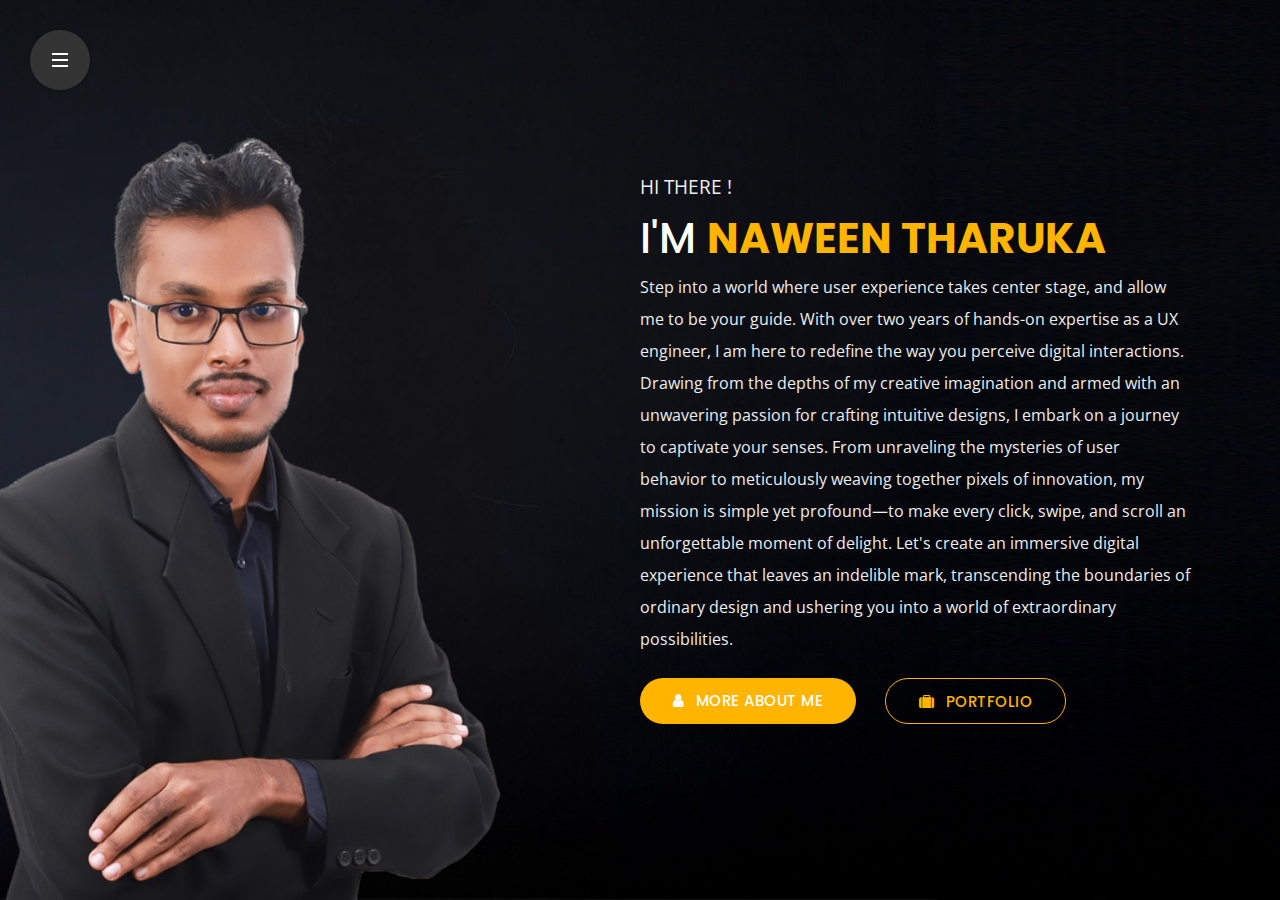
==== commit 70fdee0d: "Content updated for US Profile Mockup" ====
--- a/index.html
+++ b/index.html
@@ -668,6 +668,15 @@
                                         </a>
                                     </li>
                                     <!-- Portfolio Item Ends -->
+                                    <!-- Portfolio Item Starts -->
+                                    <li class="col-12 col-md-6 col-lg-4">
+                                        <a href="#0" data-type="project-10">
+                                            <img src="./img/projects/uprofile/Frame 278.png" alt="Project" class="img-fluid">
+                                            <div><span>University Student Profile</span>
+                                            </div>
+                                        </a>
+                                    </li>
+                                    <!-- Portfolio Item Ends -->
 
                                 </ul>
                                 <!-- Portfolio Items Ends -->
@@ -1012,19 +1021,7 @@
                 <div class="project-info-container project-9">
                     <!-- Main Content Starts -->
                     <div class="project-info-main-content">
-                        <div id="slider6" class="carousel slide portfolio-slider" data-ride="carousel">
-                            <!-- The slideshow -->
-                            <div class="carousel-inner">
-                                <div class="carousel-item active">
-                                    <img src="img/projects/mobitel/Desktop - 1.png" alt="slide 1">
-                                </div>
-                            </div>
-                            <!-- Left and right controls -->
-                            <a class="carousel-control-prev" href="#slider6" data-slide="prev"> <span class="fa fa-chevron-left carousel-controls"></span>
-                            </a>
-                            <a class="carousel-control-next" href="#slider6" data-slide="next"> <span class="fa fa-chevron-right carousel-controls"></span>
-                            </a>
-                        </div>
+                        <img src="img/projects/mobitel/Desktop - 1.png" alt="Project Image">
                     </div>
                     <!-- Main Content Ends -->
                     <!-- Project Details Starts -->
@@ -1036,6 +1033,31 @@
                                 </li>
                             </ul>
                             <a href="https://www.behance.net/gallery/174616921/Case-Study-MySLT-App-Bill-Payment-User-Journey" target="_blank" class="btn"><span><i class="fa fa-external-link"></i>preview</span></a>
+                        </div>
+                        <div class="col-6 p-none text-right">
+                            <a href="#" class="btn btn-secondary close-project"><span><i class="fa fa-close"></i>Close</span></a>
+                        </div>
+                    </div>
+                    <!-- Project Details Ends -->
+
+                </div>
+                <!-- Portfolio Project Content Ends -->
+                <!-- Portfolio Project Content Starts -->
+                <div class="project-info-container project-10">
+                    <!-- Main Content Starts -->
+                    <div class="project-info-main-content">
+                        <img src="./img/projects/uprofile/Desktop - 7.png" alt="Project Image">
+                    </div>
+                    <!-- Main Content Ends -->
+                    <!-- Project Details Starts -->
+                    <div class="projects-info row">
+                        <div class="col-12 col-sm-6 p-none">
+                            <h3 class="font-weight-600 uppercase">Design Mockup for University Student Profile</h3>
+                            <ul class="project-details">
+                                <li><i class="fa fa-code"></i> <span class="font-weight-400 project-label"> Technologies</span> : <span class="font-weight-600 uppercase">Figma</span>
+                                </li>
+                            </ul>
+                            <a href="https://www.behance.net/gallery/174866019/Empowering-University-Students-for-Success" target="_blank" class="btn"><span><i class="fa fa-external-link"></i>preview</span></a>
                         </div>
                         <div class="col-6 p-none text-right">
                             <a href="#" class="btn btn-secondary close-project"><span><i class="fa fa-close"></i>Close</span></a>
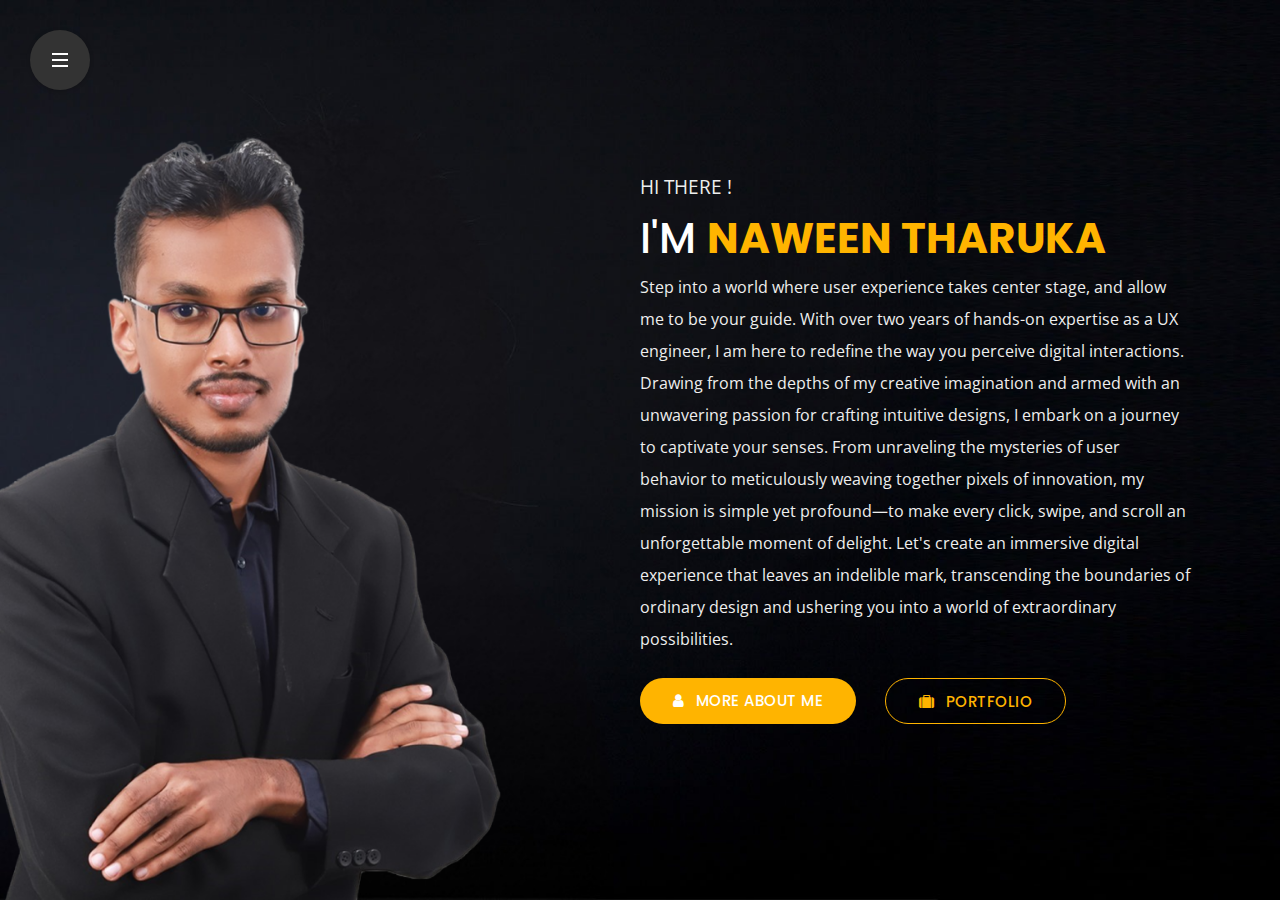
==== commit 8f170065: "Content: CV Updated" ====
--- a/index.html
+++ b/index.html
@@ -165,7 +165,7 @@
 								</ul>
 							</div>
 							<div class="col-12 resume-btn-container">
-								<a href="./documents/Naween_Wanigasinghe_199807902099.pdf" class="btn btn-resume" target="_blank"><span><i class="fa fa-download"></i>download my cv</span></a>
+								<a href="./documents/Naween_Tharuka_199807902099.pdf" class="btn btn-resume" target="_blank"><span><i class="fa fa-download"></i>download my cv</span></a>
 							</div>
 
                             <div class="social-icons">
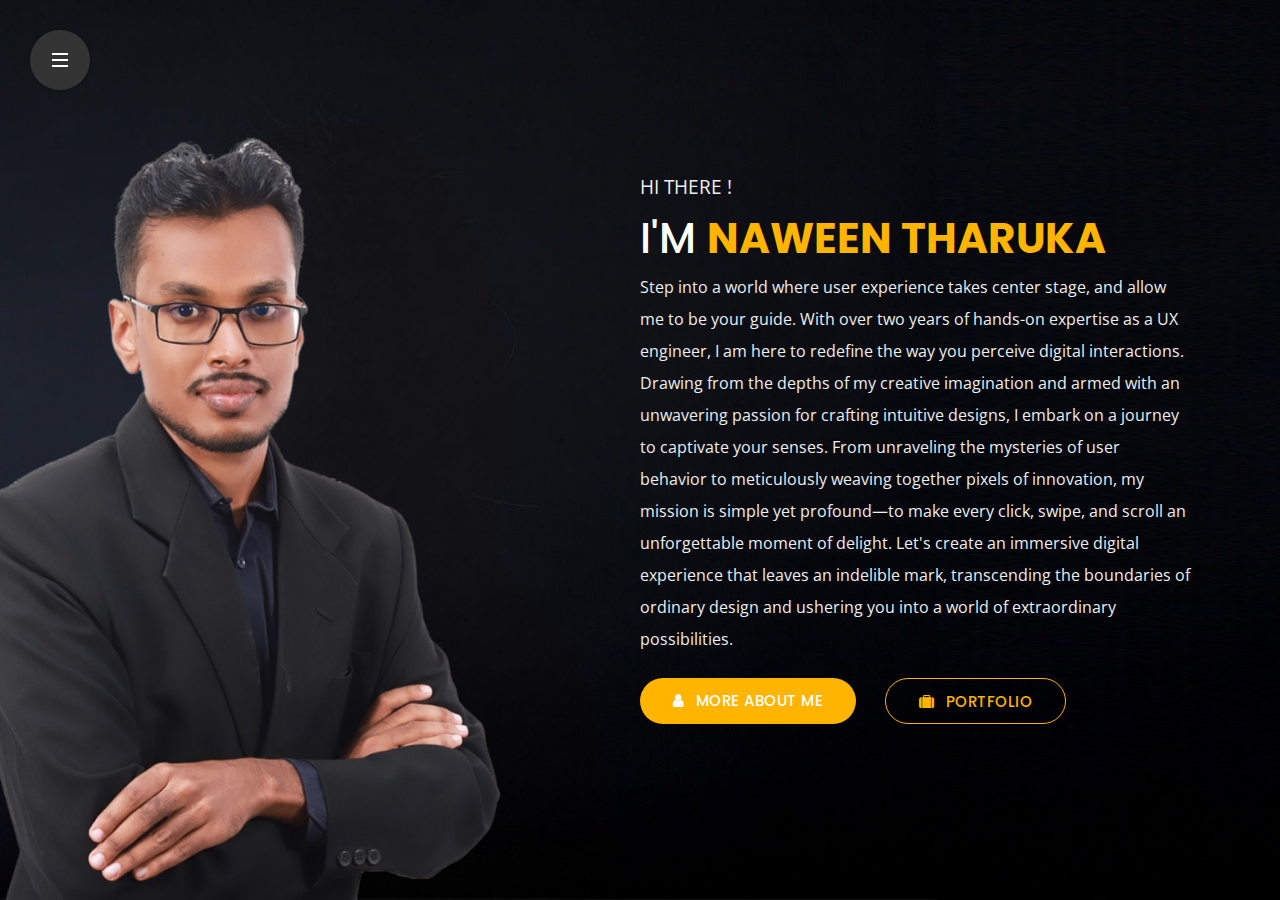
==== commit 36c7fc44: "Content: Skills slider added" ====
--- a/index.html
+++ b/index.html
@@ -15,6 +15,10 @@
     <link type="text/css" media="all" href="css/font-awesome.min.css" rel="stylesheet">
     <link type="text/css" media="all" href="css/style.css" rel="stylesheet">
     <link type="text/css" media="all" href="css/skins/yellow.css" rel="stylesheet">
+    <!-- Add the slick-theme.css if you want default styling -->
+    <link rel="stylesheet" type="text/css" href="https://cdn.jsdelivr.net/npm/slick-carousel@1.8.1/slick/slick.css"/>
+    <!-- Add the slick-theme.css if you want default styling -->
+    <link rel="stylesheet" type="text/css" href="https://cdn.jsdelivr.net/npm/slick-carousel@1.8.1/slick/slick-theme.css"/>
 
     <!-- Template JS Files -->
     <script src="js/modernizr.js"></script>
@@ -141,7 +145,7 @@
 										<h6><span class="font-weight-600">Nationality</span>Sri Lankan</h6>
 									</li>
 									<li>
-										<h6><span class="font-weight-600">Experience</span>2+ Years</h6>
+										<h6><span class="font-weight-600">Experience</span>2.5+ Years</h6>
 									</li>
 									<li>
 										<h6><span class="font-weight-600">Address</span>Ambalantota</h6>
@@ -481,6 +485,68 @@
                             </div>
                             <!-- Skill Bar Ends -->
                         </div>
+                        <div class="skills-slider mt-5">
+                            <div class="d-flex justify-content-center">
+                                <div>
+                                    <img src="./img/skills/html5.png">
+                                    <p class="text-center mt-2">HTML5</p>
+                                </div>    
+                            </div>
+                            <div class="d-flex justify-content-center">
+                                <div>
+                                    <img src="./img/skills/css3.png">
+                                    <p class="text-center mt-2">CSS3</p>
+                                </div>
+                            </div>         
+                            <div class="d-flex justify-content-center">    
+                                <div>
+                                    <img src="./img/skills/js.png">
+                                    <p class="text-center mt-2">JS</p>
+                                </div>
+                            </div>    
+                            <div class="d-flex justify-content-center">    
+                                <div>
+                                    <img src="./img/skills/saas.png">
+                                    <p class="text-center mt-2">SAAS</p>
+                                </div>
+                            </div>    
+                            <div class="d-flex justify-content-center">        
+                                <div>
+                                    <img src="./img/skills/angular.png">
+                                    <p class="text-center mt-2">ANGULAR</p>
+                                </div>
+                            </div>    
+                            <div class="d-flex justify-content-center">
+                                <div>
+                                    <img src="./img/skills/react.png">
+                                    <p class="text-center mt-2">REACT</p>
+                                </div>
+                            </div>          
+                            <div class="d-flex justify-content-center">
+                                <div>
+                                    <img src="./img/skills/figma.png">
+                                    <p class="text-center mt-2">FIGMA</p>
+                                </div>
+                            </div>        
+                            <div class="d-flex justify-content-center">    
+                                <div>
+                                    <img src="./img/skills/azuredevops.png">
+                                    <p class="text-center mt-2">AZURE DEVOPS</p>
+                                </div>
+                            </div>    
+                            <div class="d-flex justify-content-center">    
+                                <div>
+                                    <img src="./img/skills/powerautomate.png">
+                                    <p class="text-center mt-2">POWER PLATFORM</p>
+                                </div>
+                            </div>    
+                            <div class="d-flex justify-content-center">    
+                                <div>
+                                    <img src="./img/skills/jira.png">
+                                    <p class="text-center mt-2">JIRA</p>
+                                </div>
+                            </div>    
+                        </div>    
                         <!-- Skills Starts -->
                         <div class="container col-12 mx-auto text-center">
                             <hr class="about-section" />
@@ -1363,5 +1429,7 @@
     <script src="js/styleswitcher.js"></script>
     <!-- Main JS Initialization File -->
     <script src="js/custom.js"></script>
+    <script type="text/javascript" src="https://cdn.jsdelivr.net/npm/slick-carousel@1.8.1/slick/slick.min.js"></script>
+    <script src="js/slick.js"></script>
 </body>
 </html>--- a/css/style.css
+++ b/css/style.css
@@ -1106,7 +1106,7 @@
   font-size: 55px;
   position: relative;
   z-index: 0;
-  font-weight: 900;
+  font-weight: 700;
   text-transform: uppercase;
   margin-bottom: 0;
   color: #555;
@@ -3015,4 +3015,8 @@
 
 .text-gray{
   color: #adadad !important;
+}
+
+.skills-slider img{
+  height: 80px;
 }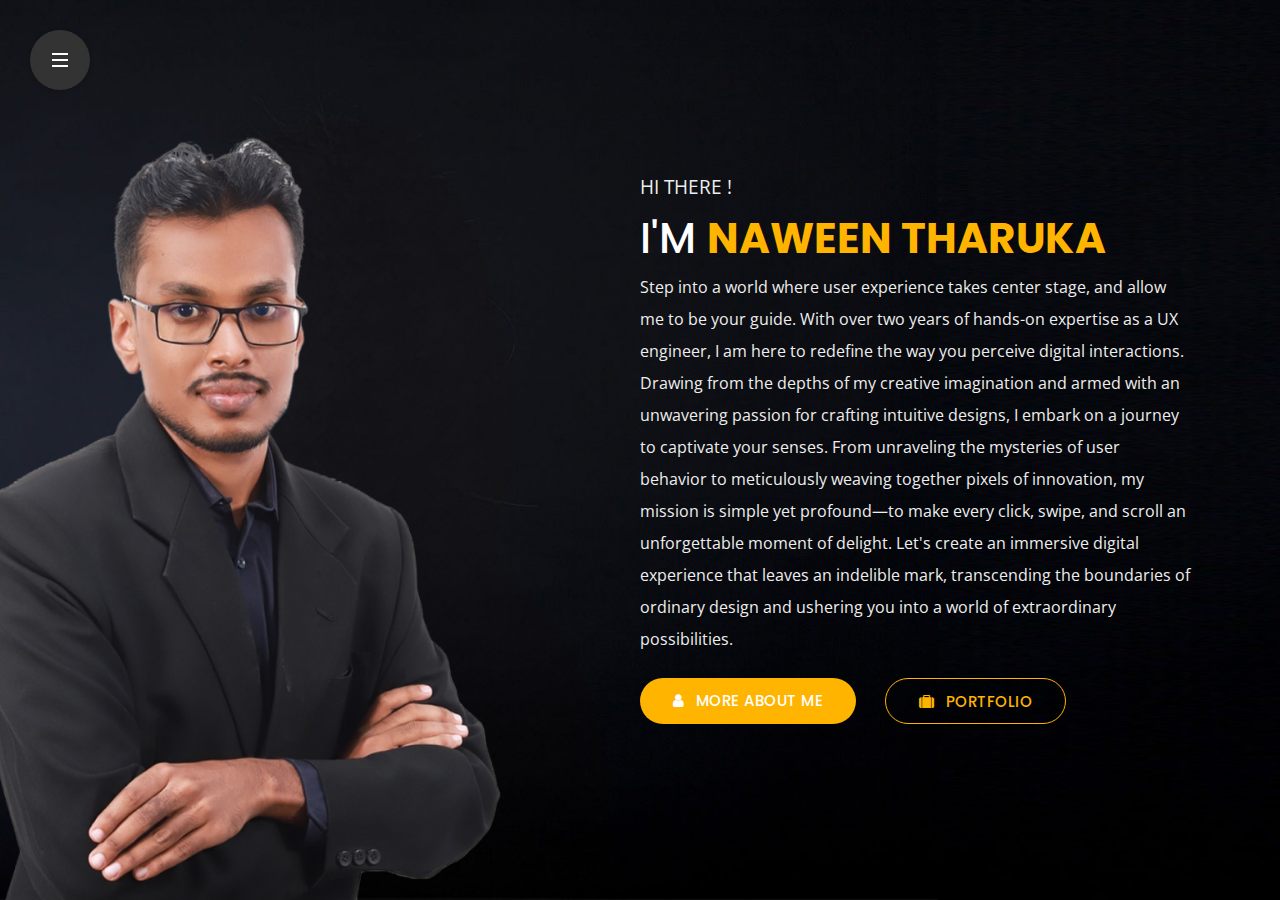
==== commit 4bb1c1a7: "Content: CV Updated" ====
--- a/index.html
+++ b/index.html
@@ -321,7 +321,7 @@
                                                 </span>
                                             </div>
                                             <div class="card-body">
-                                                <p>Biological Science Stream | Biology:C | Physics:S | Chemistry:S</p>
+                                                <p>Biological Science Stream | Biology : C | Physics : S | Chemistry : S</p>
                                             </div>
                                         </div>
                                     </div>
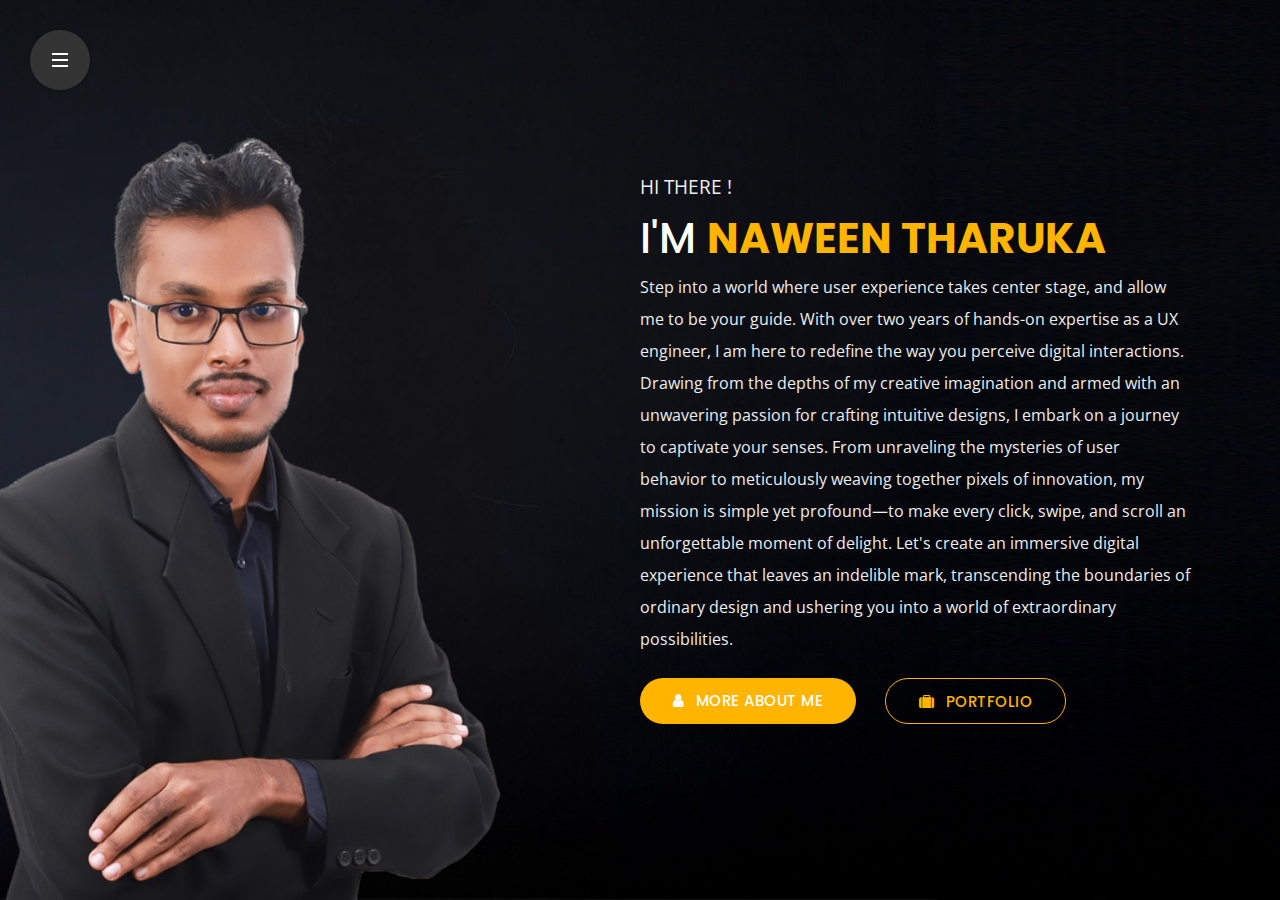
==== commit f98dfb34: "Pizza Landing Page design updated" ====
--- a/index.html
+++ b/index.html
@@ -743,6 +743,15 @@
                                         </a>
                                     </li>
                                     <!-- Portfolio Item Ends -->
+                                    <!-- Portfolio Item Starts -->
+                                    <li class="col-12 col-md-6 col-lg-4">
+                                        <a href="#0" data-type="project-11">
+                                            <img src="./img/projects/pizza/preview.png" alt="Project" class="img-fluid">
+                                            <div><span>Pizza Shop landing Page with Neubrutalism Design Style</span>
+                                            </div>
+                                        </a>
+                                    </li>
+                                    <!-- Portfolio Item Ends -->
 
                                 </ul>
                                 <!-- Portfolio Items Ends -->
@@ -1133,7 +1142,31 @@
 
                 </div>
                 <!-- Portfolio Project Content Ends -->
-
+                <!-- Portfolio Project Content Starts -->
+                <div class="project-info-container project-11">
+                    <!-- Main Content Starts -->
+                    <div class="project-info-main-content">
+                        <img src="./img/projects/pizza/Desktop - 2.png" alt="Project Image">
+                    </div>
+                    <!-- Main Content Ends -->
+                    <!-- Project Details Starts -->
+                    <div class="projects-info row">
+                        <div class="col-12 col-sm-6 p-none">
+                            <h3 class="font-weight-600 uppercase">Pizza Shop landing Page with Neubrutalism Design Style</h3>
+                            <ul class="project-details">
+                                <li><i class="fa fa-code"></i> <span class="font-weight-400 project-label"> Technologies</span> : <span class="font-weight-600 uppercase">Figma</span>
+                                </li>
+                            </ul>
+                            <a href="https://www.behance.net/gallery/175429867/Pizza-Shop-landing-Page-with-Neubrutalism-Design-Style" target="_blank" class="btn"><span><i class="fa fa-external-link"></i>preview</span></a>
+                        </div>
+                        <div class="col-6 p-none text-right">
+                            <a href="#" class="btn btn-secondary close-project"><span><i class="fa fa-close"></i>Close</span></a>
+                        </div>
+                    </div>
+                    <!-- Project Details Ends -->
+
+                </div>
+                <!-- Portfolio Project Content Ends -->
 
 
                 <!-- Portfolio Project Content Starts -->
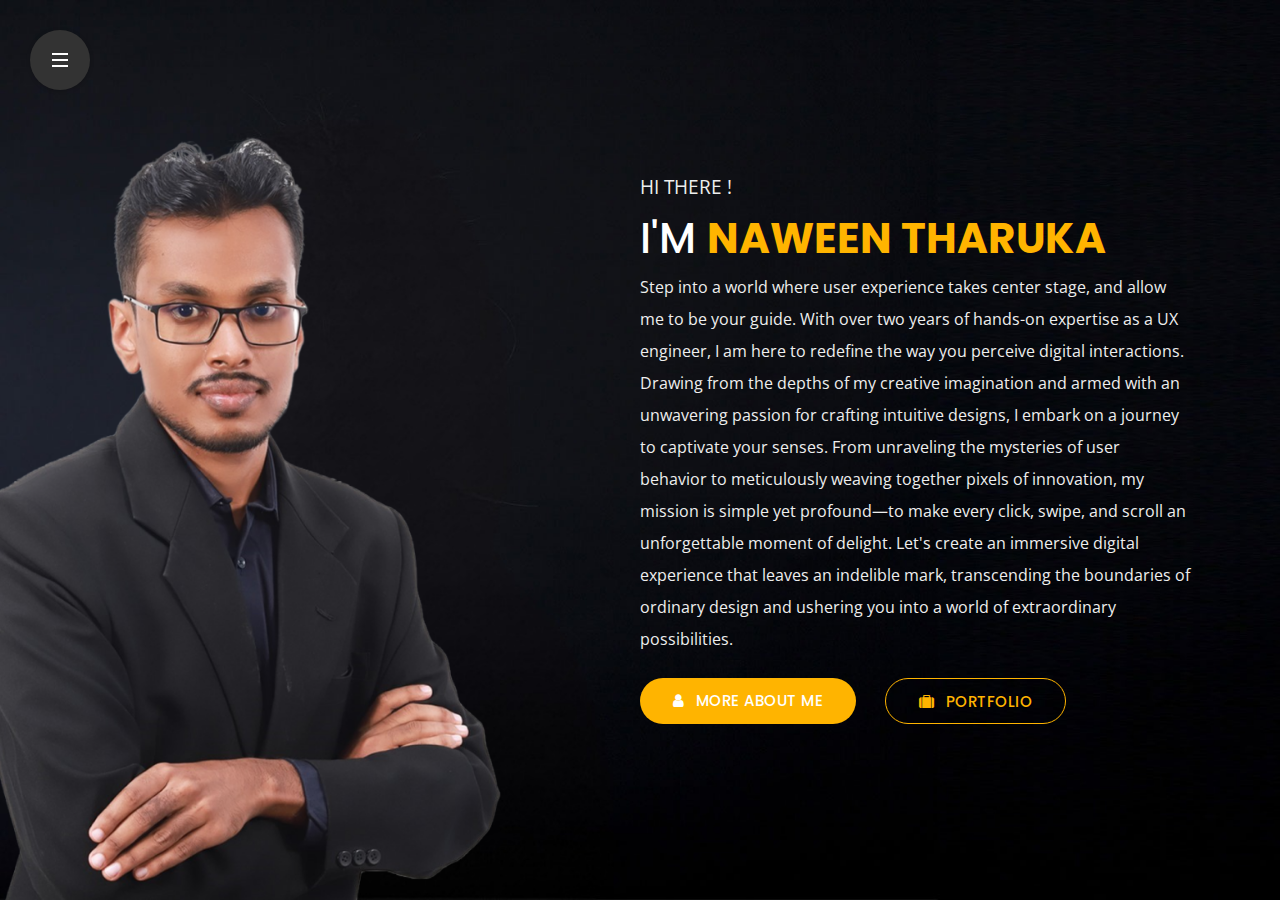
==== commit d8de94e1: "Content: UX Case Study keells" ====
--- a/index.html
+++ b/index.html
@@ -651,6 +651,16 @@
                                 <ul class="row" id="portfolio-items">
                                     <!-- Portfolio Item Starts -->
                                     <li class="col-12 col-md-6 col-lg-4">
+                                        <a href="#0" data-type="project-12">
+                                            <img src="./img/projects/keells/Preview-min.png" alt="Project" class="img-fluid">
+                                            <div><span>Case Stusy - Gamified web page with the "Keells Nexus" loyalty program</span>
+                                            </div>
+                                        </a>
+                                    </li>
+                                    <!-- Portfolio Item Ends -->
+
+                                    <!-- Portfolio Item Starts -->
+                                    <li class="col-12 col-md-6 col-lg-4">
                                         <a href="#0" data-type="project-1">
                                             <img src="./img/projects/CSR.png" alt="Project" class="img-fluid">
                                             <div><span>Case Stusy - CSR Project</span>
@@ -1153,6 +1163,49 @@
                     <div class="projects-info row">
                         <div class="col-12 col-sm-6 p-none">
                             <h3 class="font-weight-600 uppercase">Pizza Shop landing Page with Neubrutalism Design Style</h3>
+                            <ul class="project-details">
+                                <li><i class="fa fa-code"></i> <span class="font-weight-400 project-label"> Technologies</span> : <span class="font-weight-600 uppercase">Figma</span>
+                                </li>
+                            </ul>
+                            <a href="https://www.behance.net/gallery/175429867/Pizza-Shop-landing-Page-with-Neubrutalism-Design-Style" target="_blank" class="btn"><span><i class="fa fa-external-link"></i>preview</span></a>
+                        </div>
+                        <div class="col-6 p-none text-right">
+                            <a href="#" class="btn btn-secondary close-project"><span><i class="fa fa-close"></i>Close</span></a>
+                        </div>
+                    </div>
+                    <!-- Project Details Ends -->
+
+                </div>
+                <!-- Portfolio Project Content Ends -->
+                <!-- Portfolio Project Content Starts -->
+                <div class="project-info-container project-12">
+                    <!-- Main Content Starts -->
+                    <div class="project-info-main-content">
+                        <div id="slider6" class="carousel slide portfolio-slider" data-ride="carousel">
+                            <!-- The slideshow -->
+                            <div class="carousel-inner">
+                                <div class="carousel-item active">
+                                    <img src="img/projects/keells/Case Study 1-min.png" alt="slide 1">
+                                </div>
+                                <div class="carousel-item">
+                                    <img src="img/projects/keells/Case Study 2-min.png" alt="slide 2">
+                                </div>
+                                <div class="carousel-item">
+                                    <img src="img/projects/keells/Case Study 3-min.png" alt="slide 3">
+                                </div>
+                            </div>
+                            <!-- Left and right controls -->
+                            <a class="carousel-control-prev" href="#slider6" data-slide="prev"> <span class="fa fa-chevron-left carousel-controls"></span>
+                            </a>
+                            <a class="carousel-control-next" href="#slider6" data-slide="next"> <span class="fa fa-chevron-right carousel-controls"></span>
+                            </a>
+                        </div>
+                    </div>
+                    <!-- Main Content Ends -->
+                    <!-- Project Details Starts -->
+                    <div class="projects-info row">
+                        <div class="col-12 col-sm-6 p-none">
+                            <h3 class="font-weight-600 uppercase">UX case study for the gamified web page with the "Keells Nexus" loyalty program</h3>
                             <ul class="project-details">
                                 <li><i class="fa fa-code"></i> <span class="font-weight-400 project-label"> Technologies</span> : <span class="font-weight-600 uppercase">Figma</span>
                                 </li>
